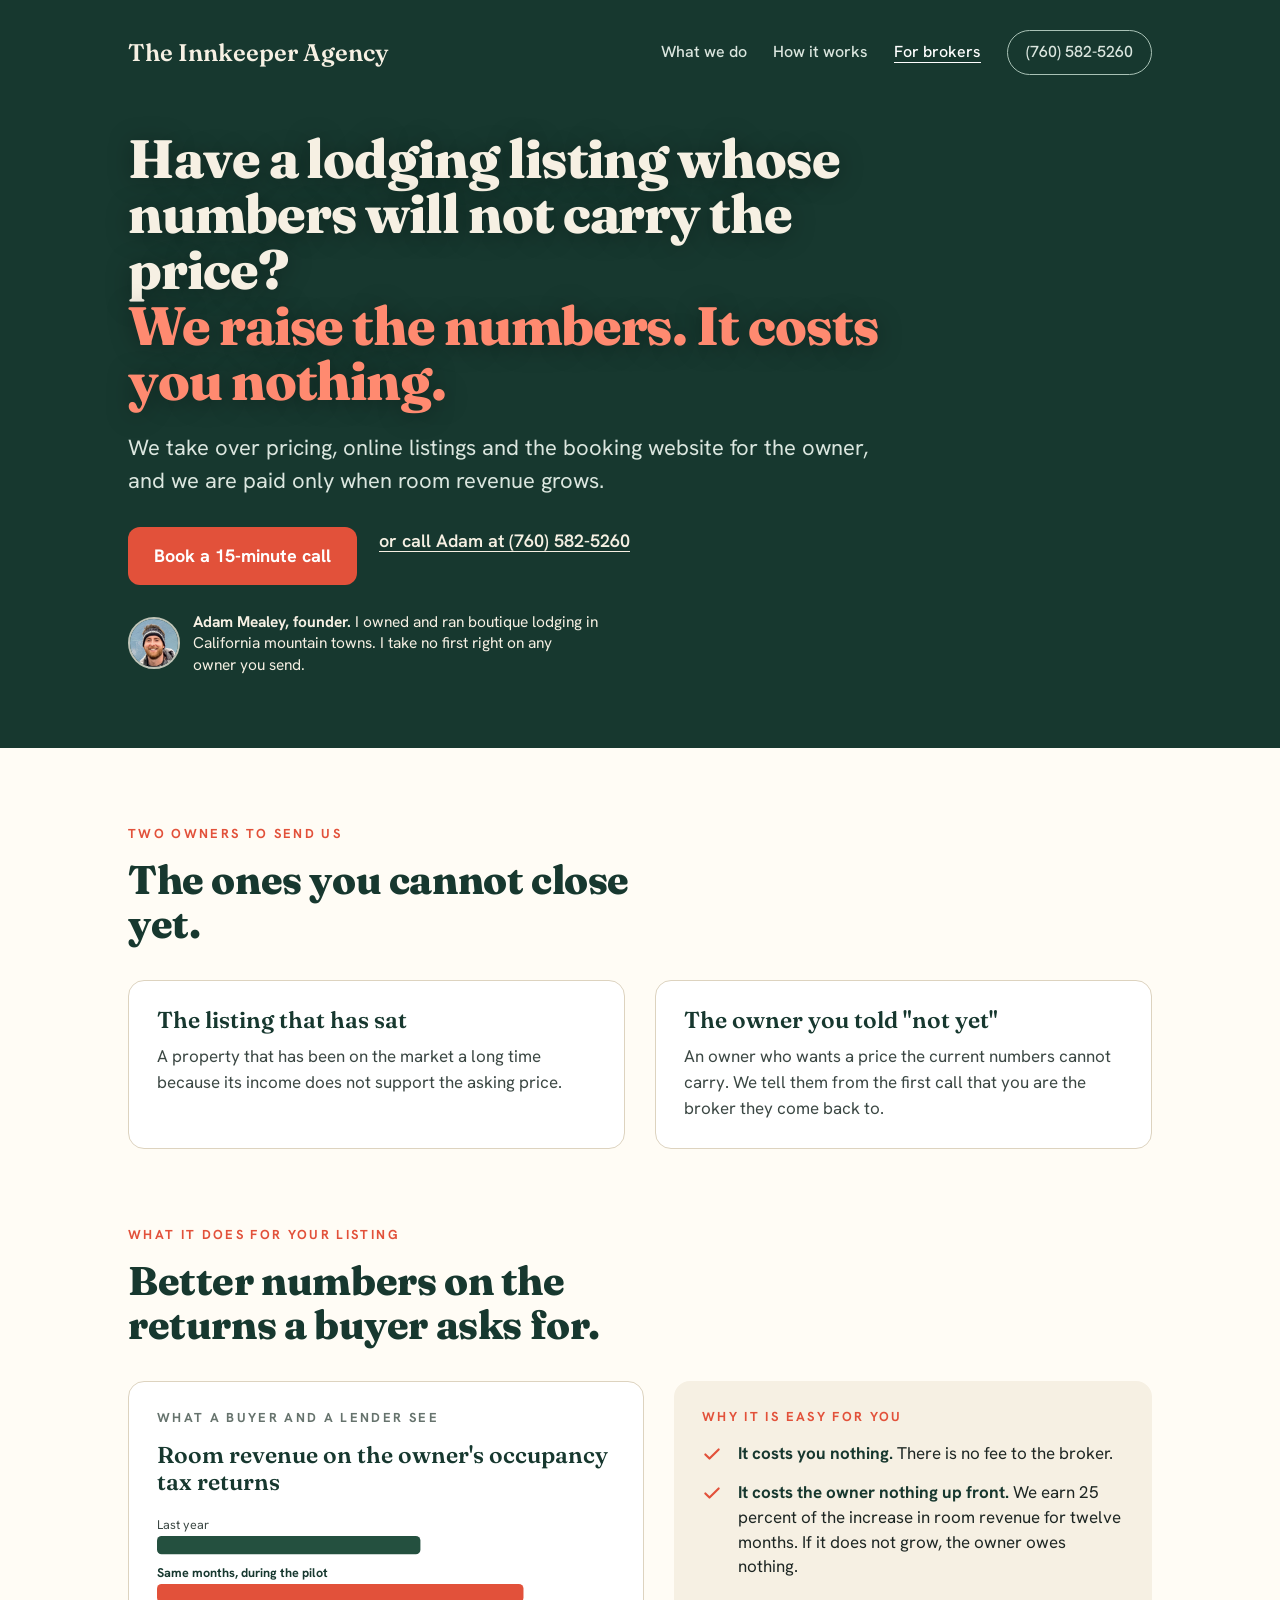
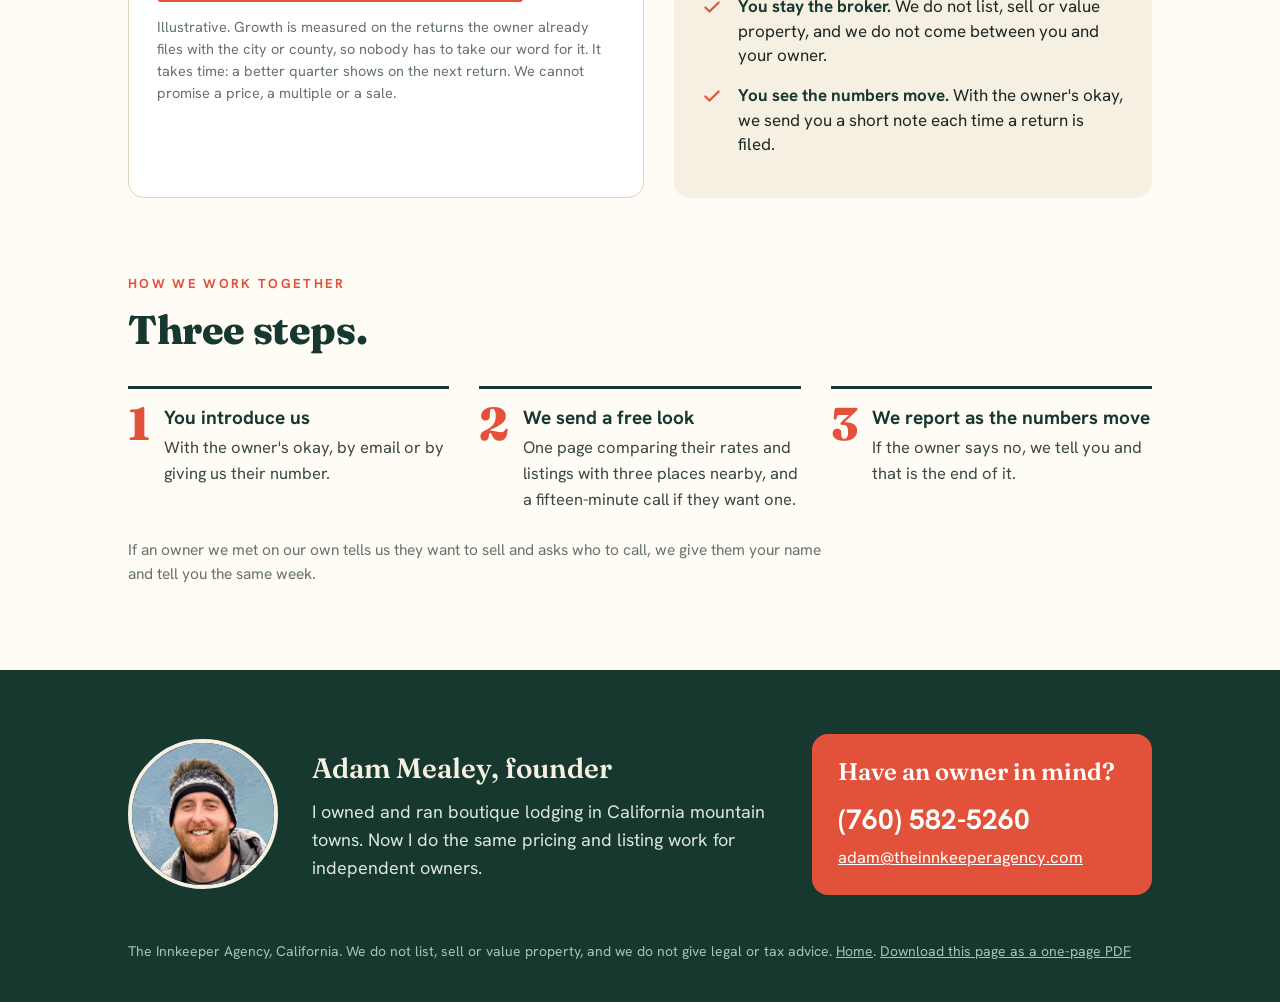
==== brokers.html @ b7284cb2 "Founder line and call to action in the hero, proof strip, worked example, three more answers, call b" ====
<!doctype html>
<html lang="en">
<head>
<meta charset="utf-8">
<meta name="viewport" content="width=device-width, initial-scale=1">
<title>For brokers | The Innkeeper Agency</title>
<meta name="description" content="For brokers who list motels, inns, lodges and cabins: we raise an owner's room revenue before or during a listing, paid only on growth. It costs the broker nothing.">
<link rel="canonical" href="https://theinnkeeperagency.com/brokers.html">
<meta property="og:title" content="For brokers | The Innkeeper Agency">
<meta property="og:description" content="Have a lodging listing whose numbers will not carry the price? We raise the numbers. It costs you nothing.">
<meta property="og:type" content="website">
<meta property="og:image" content="https://theinnkeeperagency.com/hero-motel.jpg">
<meta property="og:url" content="https://theinnkeeperagency.com/brokers.html">
<link rel="preconnect" href="https://fonts.googleapis.com">
<link rel="preconnect" href="https://fonts.gstatic.com" crossorigin>
<link href="https://fonts.googleapis.com/css2?family=Fraunces:opsz,wght@9..144,400;9..144,600;9..144,800&family=Hanken+Grotesk:wght@400;500;600;700&display=swap" rel="stylesheet">
<link rel="stylesheet" href="styles.css">
<link rel="icon" href="favicon.svg" type="image/svg+xml">
</head>
<body>
<a class="skip" href="#who">Skip to content</a>

<header class="hero plain">
  <div class="wrap">
    <div class="nav">
      <div class="brand"><a href="/">The Innkeeper Agency</a></div>
      <nav class="links" aria-label="Main">
        <a class="opt" href="/#what">What we do</a>
        <a class="opt" href="/#how">How it works</a>
        <a href="brokers.html" aria-current="page">For brokers</a>
        <a class="call" href="tel:+17605825260">(760) 582-5260</a>
      </nav>
    </div>
    <div class="herogrid">
      <h1>Have a lodging listing whose numbers will not carry the price? <em>We raise the numbers. It costs you nothing.</em></h1>
      <p class="dek">We take over pricing, online listings and the booking website for the owner, and we are paid only when room revenue grows.</p>
      <div class="herocta"><a class="btn" href="mailto:adam@theinnkeeperagency.com?subject=An%20owner%20you%20should%20meet&body=Hi%20Adam%2C%0A%0AI%20have%20an%20owner%20in%20mind.%20A%20good%20time%20for%20a%20fifteen-minute%20call%20is%3A%20%0AMy%20number%3A%20">Book a 15-minute call</a><a class="alt" href="tel:+17605825260">or call Adam at (760) 582-5260</a></div>
      <div class="founder"><img src="adam-headshot.jpg" alt="Adam Mealey" width="52" height="52"><span><b>Adam Mealey, founder.</b> I owned and ran boutique lodging in California mountain towns. I take no first right on any owner you send.</span></div>
    </div>
  </div>
</header>

<main>
<section id="who">
  <div class="wrap">
    <div class="lab">Two owners to send us</div>
    <h2>The ones you cannot close yet.</h2>
    <div class="two">
      <div class="card">
        <h3>The listing that has sat</h3>
        <p>A property that has been on the market a long time because its income does not support the asking price.</p>
      </div>
      <div class="card">
        <h3>The owner you told "not yet"</h3>
        <p>An owner who wants a price the current numbers cannot carry. We tell them from the first call that you are the broker they come back to.</p>
      </div>
    </div>
  </div>
</section>

<section id="why">
  <div class="wrap">
    <div class="lab">What it does for your listing</div>
    <h2>Better numbers on the returns a buyer asks for.</h2>
    <div class="split">
      <div class="card">
        <div class="lab">What a buyer and a lender see</div>
        <h3>Room revenue on the owner's occupancy tax returns</h3>
        <svg viewBox="0 0 400 78" role="img" aria-label="Illustration of two bars: room revenue on the tax return last year, and a longer bar for the same months during the pilot">
          <g font-family="Hanken Grotesk, Helvetica, Arial, sans-serif" font-size="11">
            <text x="0" y="14" fill="#3b4743">Last year</text>
            <rect x="0" y="20" width="230" height="16" rx="4" fill="#24503f"/>
            <text x="0" y="56" font-weight="700" fill="#17382f">Same months, during the pilot</text>
            <rect x="0" y="62" width="320" height="16" rx="4" fill="#e2513a"/>
          </g>
        </svg>
        <p class="cap">Illustrative. Growth is measured on the returns the owner already files with the city or county, so nobody has to take our word for it. It takes time: a better quarter shows on the next return. We cannot promise a price, a multiple or a sale.</p>
      </div>
      <div class="why">
        <div class="lab">Why it is easy for you</div>
        <ul>
          <li><svg viewBox="0 0 24 24" aria-hidden="true"><path d="M4 12.5l5 5L20 6.5"/></svg><span><b>It costs you nothing.</b> There is no fee to the broker.</span></li>
          <li><svg viewBox="0 0 24 24" aria-hidden="true"><path d="M4 12.5l5 5L20 6.5"/></svg><span><b>It costs the owner nothing up front.</b> We earn 25 percent of the increase in room revenue for twelve months. If it does not grow, the owner owes nothing.</span></li>
          <li><svg viewBox="0 0 24 24" aria-hidden="true"><path d="M4 12.5l5 5L20 6.5"/></svg><span><b>You stay the broker.</b> We do not list, sell or value property, and we do not come between you and your owner.</span></li>
          <li><svg viewBox="0 0 24 24" aria-hidden="true"><path d="M4 12.5l5 5L20 6.5"/></svg><span><b>You see the numbers move.</b> With the owner's okay, we send you a short note each time a return is filed.</span></li>
        </ul>
      </div>
    </div>
  </div>
</section>

<section id="how">
  <div class="wrap">
    <div class="lab">How we work together</div>
    <h2>Three steps.</h2>
    <div class="steps">
      <div class="step"><div class="n">1</div><div><h3>You introduce us</h3><p>With the owner's okay, by email or by giving us their number.</p></div></div>
      <div class="step"><div class="n">2</div><div><h3>We send a free look</h3><p>One page comparing their rates and listings with three places nearby, and a fifteen-minute call if they want one.</p></div></div>
      <div class="step"><div class="n">3</div><div><h3>We report as the numbers move</h3><p>If the owner says no, we tell you and that is the end of it.</p></div></div>
    </div>
    <p class="note">If an owner we met on our own tells us they want to sell and asks who to call, we give them your name and tell you the same week.</p>
  </div>
</section>
</main>

<footer class="who" id="contact">
  <div class="wrap">
    <div class="whogrid">
      <img src="adam-headshot.jpg" alt="Adam Mealey, founder of The Innkeeper Agency" width="150" height="150">
      <div>
        <div class="name">Adam Mealey, founder</div>
        <p class="bio">I owned and ran boutique lodging in California mountain towns. Now I do the same pricing and listing work for independent owners.</p>
      </div>
      <div class="cta">
        <div class="ask">Have an owner in mind?</div>
        <a class="tel" href="tel:+17605825260">(760) 582-5260</a>
        <a class="mail" href="mailto:adam@theinnkeeperagency.com?subject=An%20owner%20you%20should%20meet&body=Hi%20Adam%2C%0A%0AI%20have%20an%20owner%20in%20mind.%20A%20good%20time%20for%20a%20fifteen-minute%20call%20is%3A%20%0AMy%20number%3A%20">adam@theinnkeeperagency.com</a>
      </div>
    </div>
    <p class="legal">The Innkeeper Agency, California. We do not list, sell or value property, and we do not give legal or tax advice. <a href="/">Home</a>. <a href="innkeeper-agency-for-brokers.pdf">Download this page as a one-page PDF</a></p>
  </div>
</footer>

<div class="stick"><a href="tel:+17605825260">Call Adam, (760) 582-5260</a></div>

<!-- Cloudflare Web Analytics --><script type="module" src="https://static.cloudflareinsights.com/beacon.min.js" data-cf-beacon='{"token": "eb9034955fdf4686a08cb6ad9f226a54"}'></script><!-- End Cloudflare Web Analytics -->
</body>
</html>
---- styles.css ----
:root { --pine:#17382f; --pine-2:#24503f; --cream:#f6f0e3; --paper:#fffcf5; --ink:#1d2623; --mute:#66736d; --line:#ddd3bf; --neon:#e2513a; --sage:#a9c2b6; }
  * { box-sizing: border-box; margin: 0; padding: 0; }
  html { -webkit-text-size-adjust: 100%; scroll-behavior: smooth; }
  body { font-family: "Hanken Grotesk", "Helvetica Neue", Arial, sans-serif; color: var(--ink); background: var(--paper); font-size: 18px; line-height: 1.55; }
  .wrap { max-width: 1080px; margin: 0 auto; padding: 0 28px; }
  .serif, h1, h2, h3 { font-family: "Fraunces", Georgia, serif; }
  .lab { font-size: 13px; letter-spacing: .18em; text-transform: uppercase; font-weight: 700; color: var(--neon); margin-bottom: 14px; }
  a { color: inherit; }

  header.hero { color: var(--cream); padding: 30px 0 110px; min-height: min(92vh, 860px); display: flex; background: linear-gradient(90deg, rgba(9,26,22,.93) 0%, rgba(9,26,22,.78) 34%, rgba(9,26,22,.25) 62%, rgba(9,26,22,0) 80%), linear-gradient(0deg, rgba(9,26,22,.55) 0%, rgba(9,26,22,0) 30%), url('hero-motel.jpg') center right / cover no-repeat, var(--pine); }
  header.hero > .wrap { width: 100%; display: flex; flex-direction: column; }
  .nav { display: flex; justify-content: space-between; align-items: center; gap: 16px; }
  .brand { font-family: "Fraunces", Georgia, serif; font-weight: 600; font-size: 24px; }
  .nav a.call { font-weight: 700; text-decoration: none; border: 1.5px solid var(--sage); border-radius: 999px; padding: 9px 18px; font-size: 16px; white-space: nowrap; }
  .nav a.call:hover { background: var(--cream); color: var(--pine); }
  .herogrid { margin-top: auto; padding-top: 72px; max-width: 640px; }
  h1 { font-weight: 800; font-size: clamp(40px, 5.2vw, 66px); line-height: 1.03; text-shadow: 0 2px 24px rgba(0,0,0,.35); letter-spacing: -.02em; max-width: 13ch; }
  h1 em { font-style: normal; color: #ff8a70; display: block; }
  .dek { font-size: clamp(18px, 2vw, 22px); color: #dbe6df; margin-top: 22px; max-width: 34em; line-height: 1.5; }
  .btn { display: inline-block; background: var(--neon); color: #fff; text-decoration: none; font-weight: 700; padding: 15px 26px; border-radius: 12px; margin-top: 30px; font-size: 18px; }
  .btn:hover { background: #c9412c; }
  .btn:focus-visible, a.call:focus-visible { outline: 3px solid #ff8a70; outline-offset: 3px; }

  section { padding: 76px 0 0; }
  h2 { font-weight: 800; font-size: clamp(28px, 3.6vw, 40px); color: var(--pine); line-height: 1.1; letter-spacing: -.01em; max-width: 20ch; }
  .four { display: grid; grid-template-columns: repeat(4, 1fr); gap: 30px; margin-top: 34px; }
  .do svg { width: 42px; height: 42px; stroke: var(--pine); fill: none; stroke-width: 1.6; stroke-linecap: round; stroke-linejoin: round; }
  .do h3 { font-weight: 600; font-size: 23px; color: var(--pine); margin-top: 10px; }
  .do p { font-size: 16.5px; color: #3b4743; margin-top: 6px; }

  .split { display: grid; grid-template-columns: 1.08fr 1fr; gap: 30px; margin-top: 34px; align-items: stretch; }
  .card { border: 1px solid var(--line); border-radius: 16px; background: #fff; padding: 26px 28px; }
  .card .lab { color: var(--mute); }
  .card h3 { font-weight: 600; font-size: 23px; color: var(--pine); line-height: 1.2; margin-bottom: 16px; }
  .card svg { width: 100%; height: auto; display: block; }
  .card .cap { font-size: 14.5px; color: var(--mute); margin-top: 14px; line-height: 1.5; }
  .why { background: var(--cream); border-radius: 16px; padding: 26px 28px; }
  .why ul { list-style: none; }
  .why li { display: grid; grid-template-columns: 26px 1fr; gap: 10px; margin-bottom: 15px; font-size: 17px; line-height: 1.45; }
  .why li b { color: var(--pine); }
  .why li svg { width: 20px; height: 20px; margin-top: 3px; stroke: var(--neon); fill: none; stroke-width: 2.6; stroke-linecap: round; stroke-linejoin: round; }

  .steps { display: grid; grid-template-columns: repeat(3, 1fr); gap: 30px; margin-top: 34px; }
  .step { border-top: 3px solid var(--pine); padding-top: 14px; display: grid; grid-template-columns: auto 1fr; gap: 14px; }
  .step .n { font-family: "Fraunces", Georgia, serif; font-weight: 800; font-size: 46px; line-height: .9; color: var(--neon); }
  .step h3 { font-family: "Hanken Grotesk", sans-serif; font-size: 19px; font-weight: 700; color: var(--pine); }
  .step p { font-size: 16.5px; color: #3b4743; margin-top: 3px; }

  .faq { margin-top: 28px; border-top: 1px solid var(--line); }
  .faq details { border-bottom: 1px solid var(--line); padding: 18px 0; }
  .faq summary { cursor: pointer; font-weight: 700; color: var(--pine); font-size: 19px; list-style: none; display: flex; justify-content: space-between; gap: 16px; }
  .faq summary::-webkit-details-marker { display: none; }
  .faq summary::after { content: "+"; color: var(--neon); font-size: 24px; line-height: 1; }
  .faq details[open] summary::after { content: "\2212"; }
  .faq p { margin-top: 10px; color: #3b4743; max-width: 46em; font-size: 17px; }

  footer.who { background: var(--pine); color: var(--cream); margin-top: 84px; padding: 64px 0 40px; }
  .whogrid { display: grid; grid-template-columns: 150px 1fr 340px; gap: 34px; align-items: center; }
  .whogrid img { width: 150px; height: 150px; border-radius: 50%; object-fit: cover; border: 4px solid var(--cream); }
  .who .name { font-family: "Fraunces", Georgia, serif; font-weight: 600; font-size: 28px; }
  .who .bio { color: #dbe6df; margin-top: 8px; max-width: 30em; }
  .cta { background: var(--neon); color: #fff; border-radius: 16px; padding: 24px 26px; }
  .cta .ask { font-family: "Fraunces", Georgia, serif; font-weight: 600; font-size: 24px; line-height: 1.15; }
  .cta a.tel { display: block; font-weight: 700; font-size: 28px; margin-top: 12px; text-decoration: none; }
  .cta a.mail { display: block; margin-top: 4px; font-size: 16.5px; }
  .legal { margin-top: 46px; font-size: 14px; color: var(--sage); }

  @media (max-width: 900px) {
    .four { grid-template-columns: repeat(2, 1fr); }
    .split, .steps { grid-template-columns: 1fr; }
    header.hero { background: linear-gradient(180deg, rgba(9,26,22,.86) 0%, rgba(9,26,22,.72) 55%, rgba(9,26,22,.5) 100%), url('hero-motel.jpg') 78% center / cover no-repeat, var(--pine); min-height: 0; }
    .whogrid { grid-template-columns: 110px 1fr; }
    .whogrid img { width: 110px; height: 110px; }
    .cta { grid-column: 1 / -1; }
  }
  @media (max-width: 560px) {
    body { font-size: 17px; }
    .brand { font-size: 19px; white-space: nowrap; }
    .nav a.call { padding: 7px 12px; font-size: 14px; }
    .four { grid-template-columns: 1fr; }
    header.hero { padding-bottom: 60px; }
    section { padding-top: 58px; }
  }

  /* added 2026-11-24: nav links, brokers page, skip link */
  .nav .links { display: flex; gap: 26px; align-items: center; font-size: 16px; }
  .nav .links a { text-decoration: none; color: #dbe6df; font-weight: 500; }
  .nav .links a:hover, .nav .links a[aria-current="page"] { color: #fff; text-decoration: underline; text-underline-offset: 5px; }
  .brand a { text-decoration: none; }
  .skip { position: absolute; left: -9999px; top: 0; background: #fff; color: var(--pine); padding: 10px 14px; z-index: 10; }
  .skip:focus { left: 12px; top: 12px; }
  header.hero.plain { min-height: 0; background: var(--pine); padding-bottom: 72px; }
  header.hero.plain .herogrid { max-width: 900px; padding-top: 56px; }
  header.hero.plain h1 { max-width: 21ch; font-size: clamp(34px, 4.3vw, 54px); }
  .two { display: grid; grid-template-columns: 1fr 1fr; gap: 30px; margin-top: 34px; }
  .two .card h3 { margin-bottom: 8px; }
  .two .card p { color: #3b4743; font-size: 17px; }
  .note { margin-top: 26px; color: var(--mute); font-size: 15.5px; max-width: 46em; }
  .legal a { color: var(--sage); }
  @media (max-width: 900px) { .two { grid-template-columns: 1fr; } .nav .links a.opt { display: none; } }
  @media (max-width: 560px) { .nav .links { gap: 14px; font-size: 14.5px; } .nav .links a.call { display: none; } }

/* Conversion pass, 2026-11-24: hero call to action, founder line, proof strip, call bar on phones */
.herocta { display: flex; flex-wrap: wrap; align-items: center; gap: 12px 22px; }
.herocta .alt { color: var(--cream); font-weight: 600; text-underline-offset: 4px; }
.founder { display: flex; align-items: center; gap: 13px; margin-top: 26px; color: var(--cream); font-size: 15.5px; line-height: 1.4; max-width: 470px; }
.founder img { width: 52px; height: 52px; border-radius: 50%; object-fit: cover; flex: none; border: 2px solid rgba(246,240,227,.75); }
.proof { background: var(--pine); color: var(--cream); border-top: 1px solid rgba(246,240,227,.14); }
.proof .wrap { display: grid; grid-template-columns: repeat(4, 1fr); }
.proof .p { padding: 24px 22px 26px; border-left: 1px solid rgba(246,240,227,.16); font-size: 15px; line-height: 1.4; }
.proof .p:first-child { border-left: 0; padding-left: 0; }
.proof .p b { display: block; font-family: "Fraunces", Georgia, serif; font-weight: 800; font-size: 30px; line-height: 1.1; color: #f08a6f; margin-bottom: 6px; }
.ctarow { margin-top: 38px; display: flex; flex-wrap: wrap; align-items: center; gap: 14px 22px; font-size: 16px; }
.ctarow span { max-width: 520px; }
.stick { display: none; }
@media (max-width: 760px) {
  .proof .wrap { grid-template-columns: 1fr 1fr; }
  .proof .p { padding: 18px 14px 18px 0; border-left: 0; }
  .proof .p b { font-size: 25px; }
  body { padding-bottom: 54px; }
  .stick { display: block; position: fixed; left: 0; right: 0; bottom: 0; background: var(--neon); text-align: center; padding: 14px 12px; z-index: 20; }
  .stick a { color: #fff; font-weight: 700; text-decoration: none; font-size: 17px; }
}
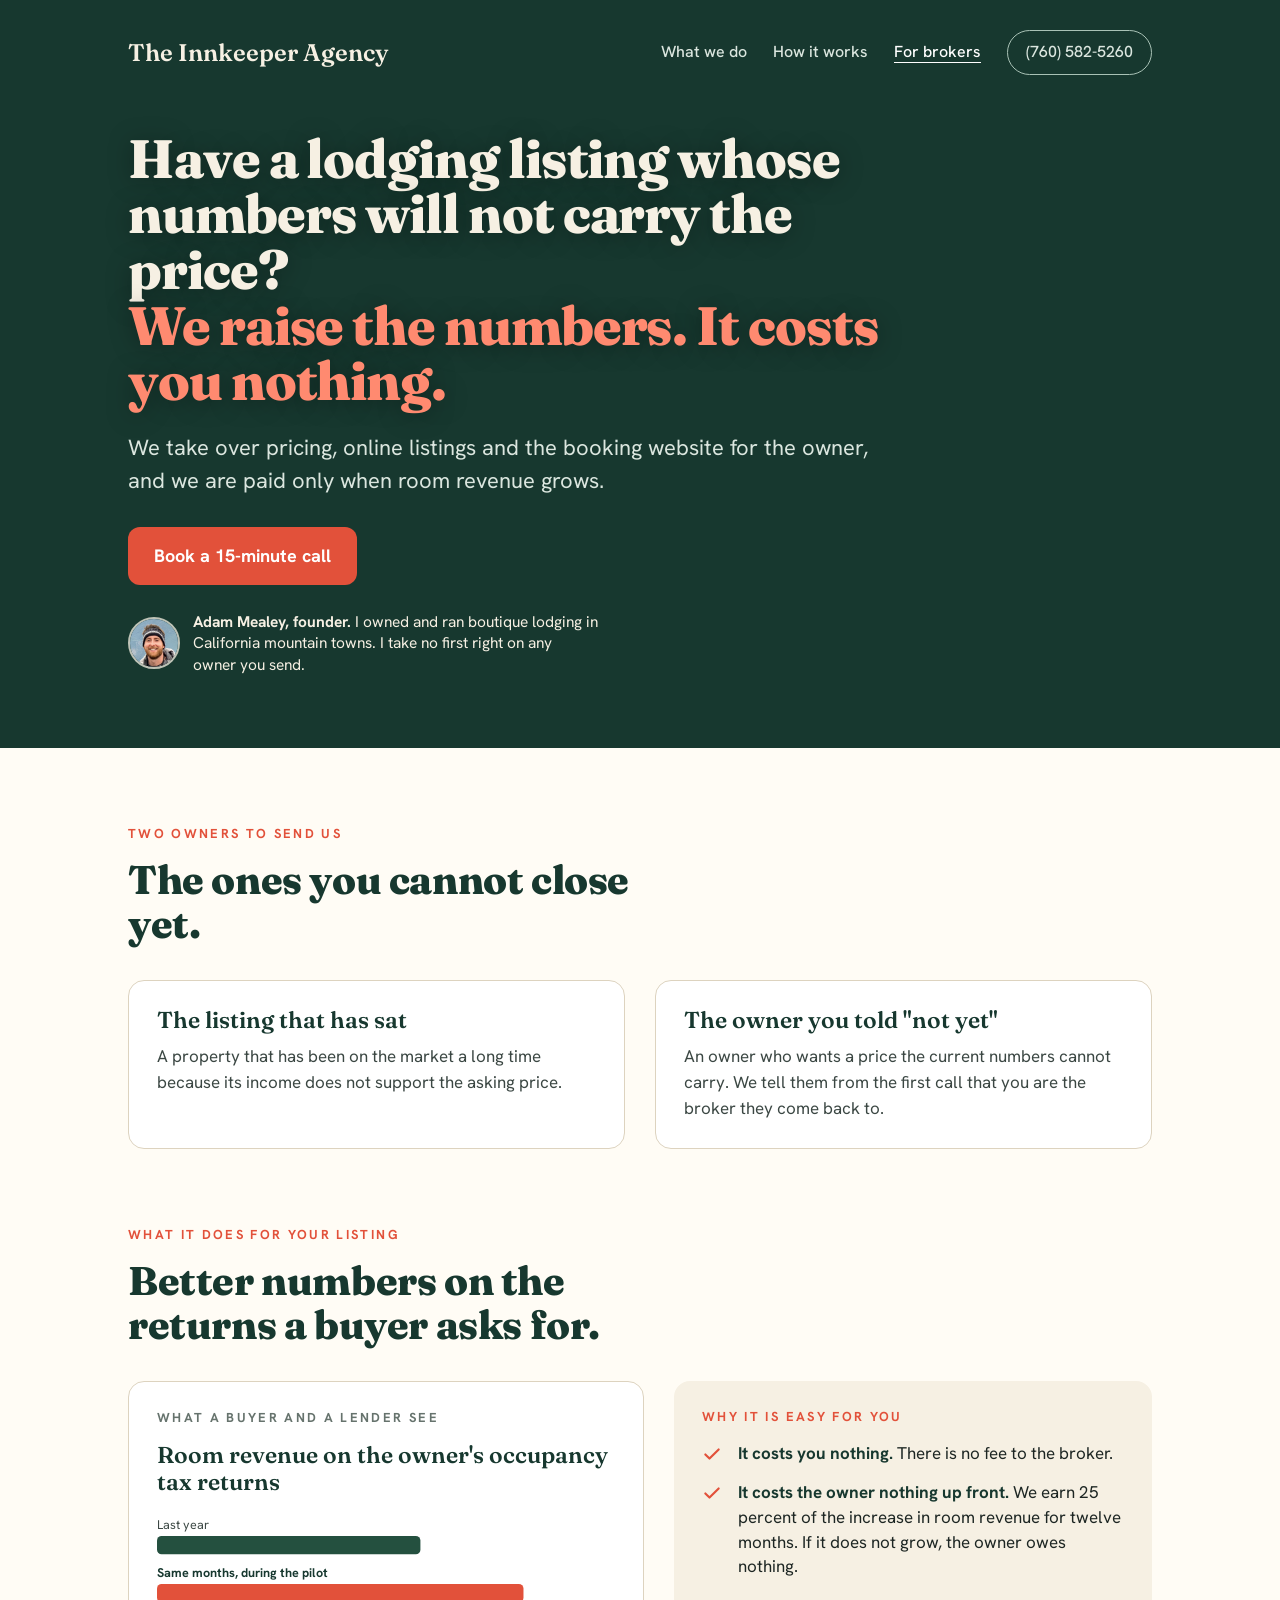
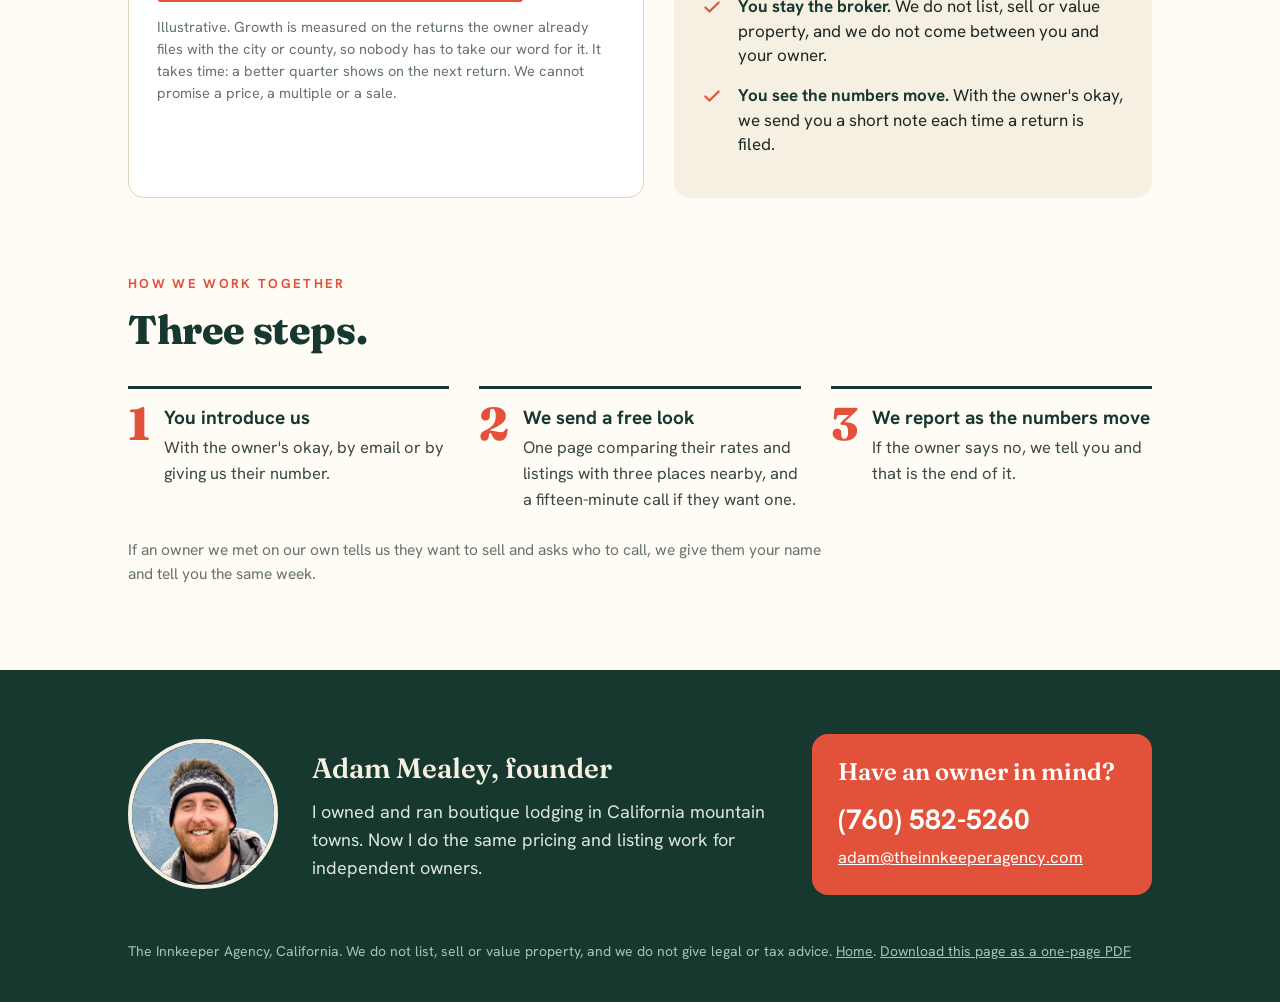
==== commit 7c4770e4: "Hero button reads Get Free Consultation; remove the call link beside it" ====
--- a/brokers.html
+++ b/brokers.html
@@ -34,7 +34,7 @@
     <div class="herogrid">
       <h1>Have a lodging listing whose numbers will not carry the price? <em>We raise the numbers. It costs you nothing.</em></h1>
       <p class="dek">We take over pricing, online listings and the booking website for the owner, and we are paid only when room revenue grows.</p>
-      <div class="herocta"><a class="btn" href="mailto:adam@theinnkeeperagency.com?subject=An%20owner%20you%20should%20meet&body=Hi%20Adam%2C%0A%0AI%20have%20an%20owner%20in%20mind.%20A%20good%20time%20for%20a%20fifteen-minute%20call%20is%3A%20%0AMy%20number%3A%20">Book a 15-minute call</a><a class="alt" href="tel:+17605825260">or call Adam at (760) 582-5260</a></div>
+      <div class="herocta"><a class="btn" href="mailto:adam@theinnkeeperagency.com?subject=An%20owner%20you%20should%20meet&body=Hi%20Adam%2C%0A%0AI%20have%20an%20owner%20in%20mind.%20A%20good%20time%20for%20a%20fifteen-minute%20call%20is%3A%20%0AMy%20number%3A%20">Book a 15-minute call</a></div>
       <div class="founder"><img src="adam-headshot.jpg" alt="Adam Mealey" width="52" height="52"><span><b>Adam Mealey, founder.</b> I owned and ran boutique lodging in California mountain towns. I take no first right on any owner you send.</span></div>
     </div>
   </div>
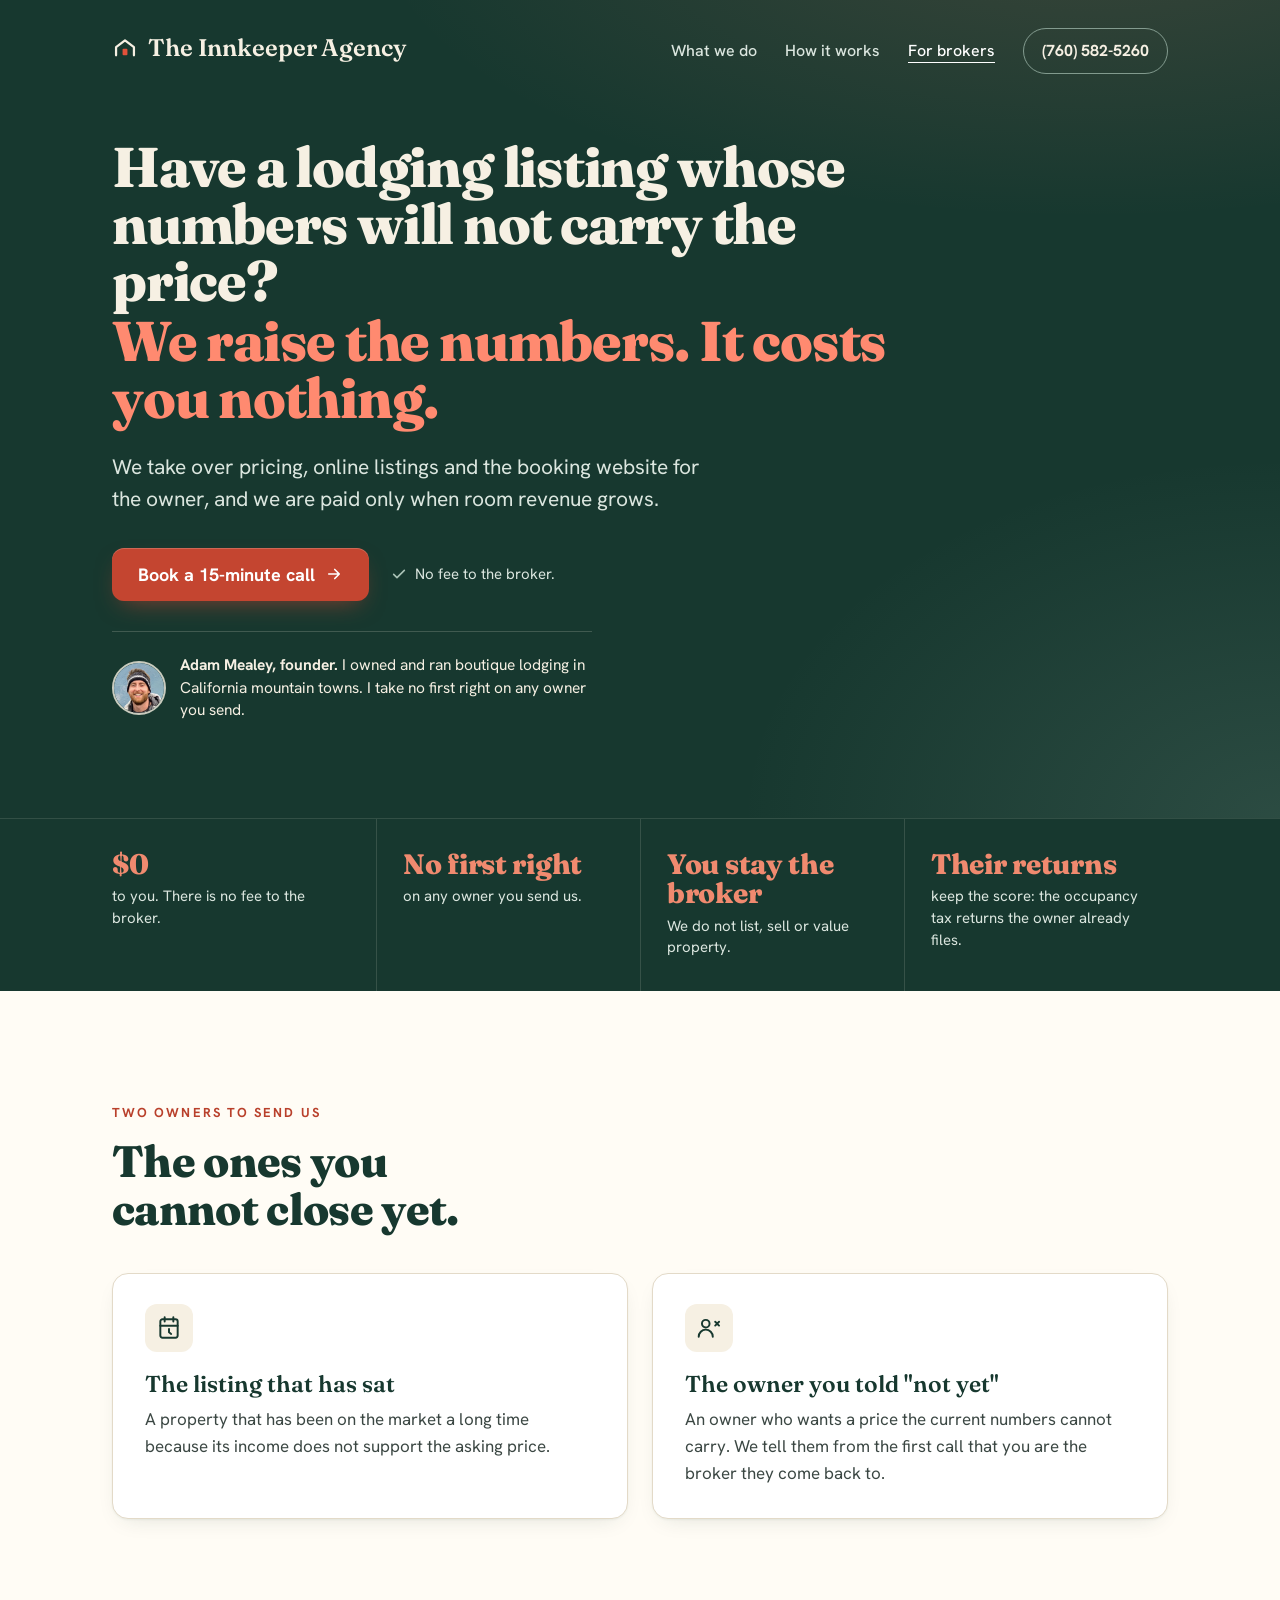
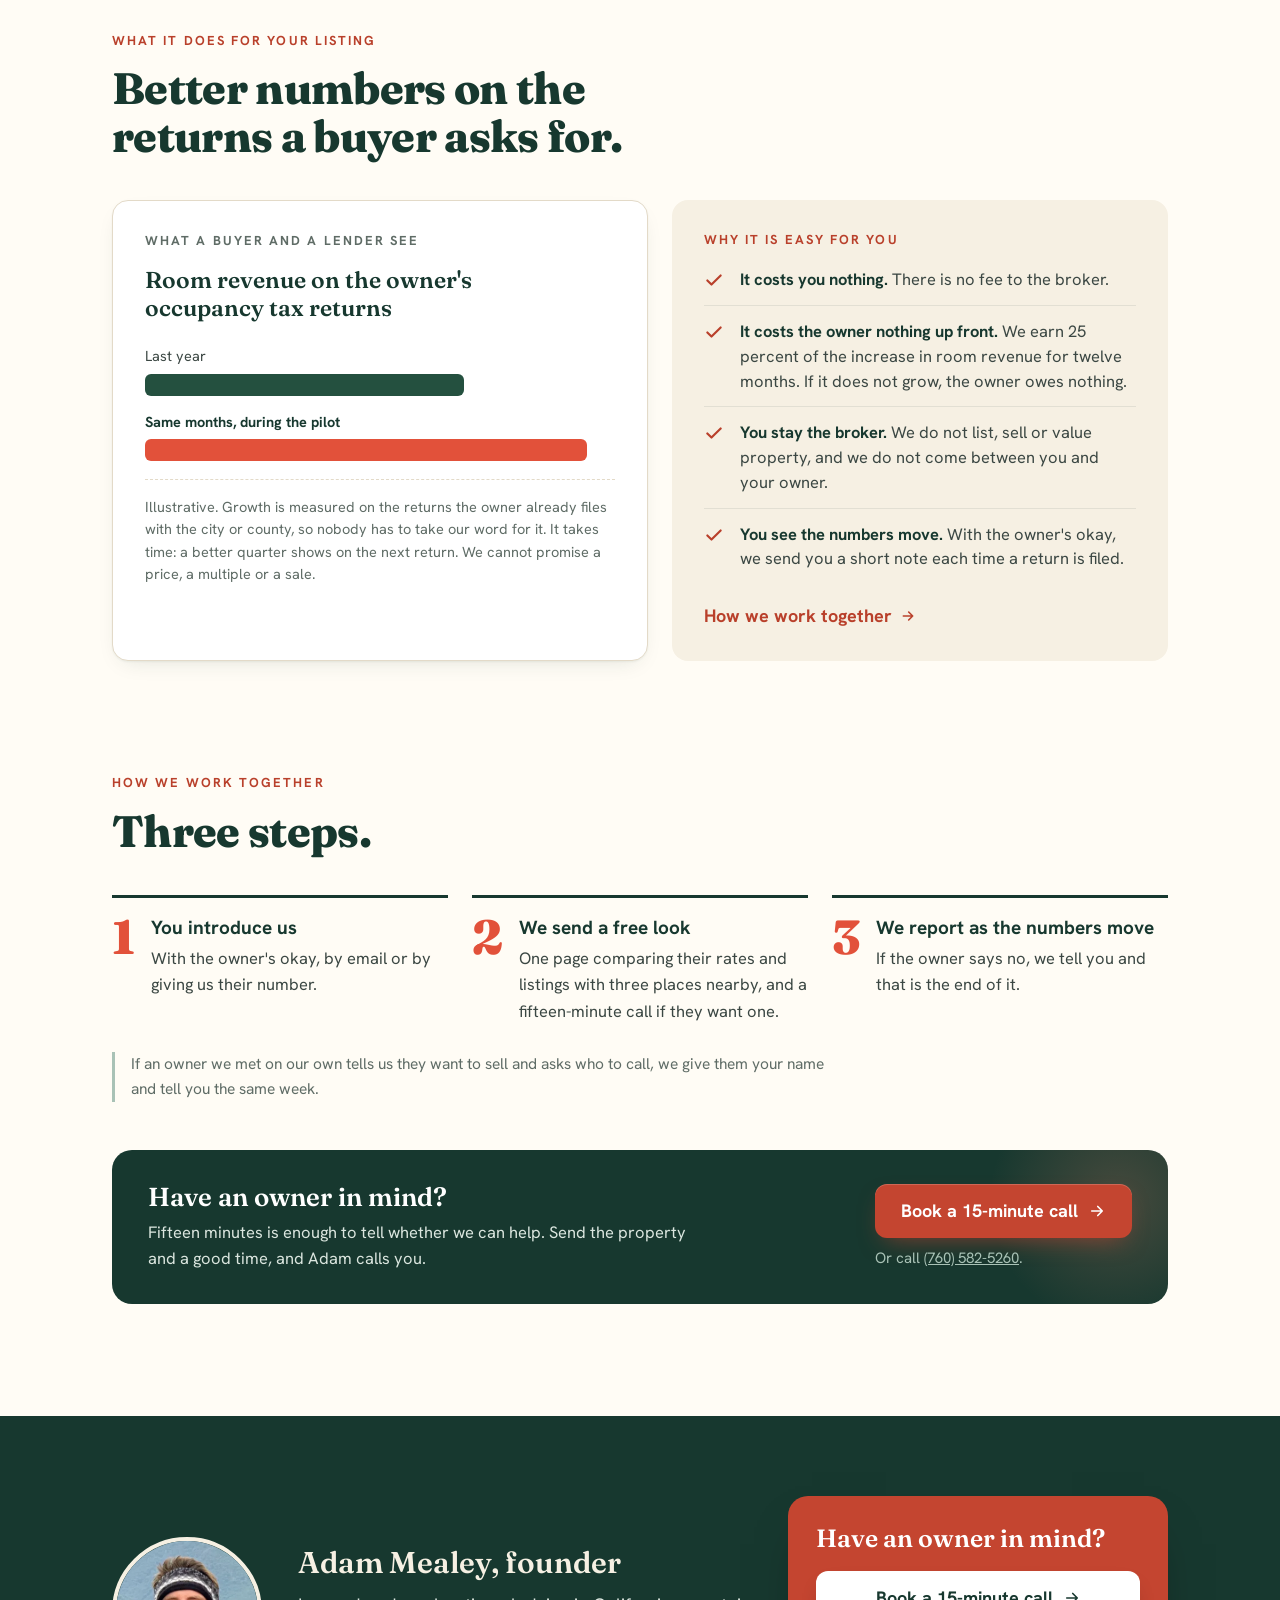
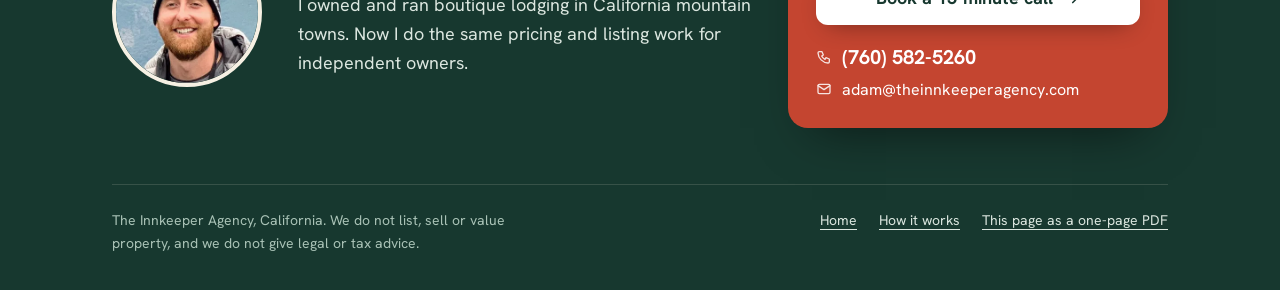
==== commit 98fa91f5: "Design pass approved by Adam 11/25: rebuilt chart, fee ledger, responsive images, contact panel on t" ====
--- a/brokers.html
+++ b/brokers.html
@@ -2,20 +2,23 @@
 <html lang="en">
 <head>
 <meta charset="utf-8">
-<meta name="viewport" content="width=device-width, initial-scale=1">
+<meta name="viewport" content="width=device-width, initial-scale=1, viewport-fit=cover">
 <title>For brokers | The Innkeeper Agency</title>
 <meta name="description" content="For brokers who list motels, inns, lodges and cabins: we raise an owner's room revenue before or during a listing, paid only on growth. It costs the broker nothing.">
+<meta name="theme-color" content="#17382f">
 <link rel="canonical" href="https://theinnkeeperagency.com/brokers.html">
 <meta property="og:title" content="For brokers | The Innkeeper Agency">
 <meta property="og:description" content="Have a lodging listing whose numbers will not carry the price? We raise the numbers. It costs you nothing.">
 <meta property="og:type" content="website">
-<meta property="og:image" content="https://theinnkeeperagency.com/hero-motel.jpg">
+<meta property="og:image" content="https://theinnkeeperagency.com/hero-motel-2000.jpg">
 <meta property="og:url" content="https://theinnkeeperagency.com/brokers.html">
+<meta name="twitter:card" content="summary_large_image">
 <link rel="preconnect" href="https://fonts.googleapis.com">
 <link rel="preconnect" href="https://fonts.gstatic.com" crossorigin>
-<link href="https://fonts.googleapis.com/css2?family=Fraunces:opsz,wght@9..144,400;9..144,600;9..144,800&family=Hanken+Grotesk:wght@400;500;600;700&display=swap" rel="stylesheet">
+<link href="https://fonts.googleapis.com/css2?family=Fraunces:opsz,wght@9..144,600;9..144,800&family=Hanken+Grotesk:wght@400;500;600;700&display=swap" rel="stylesheet">
 <link rel="stylesheet" href="styles.css">
 <link rel="icon" href="favicon.svg" type="image/svg+xml">
+<script>document.documentElement.classList.add('js')</script>
 </head>
 <body>
 <a class="skip" href="#who">Skip to content</a>
@@ -23,7 +26,7 @@
 <header class="hero plain">
   <div class="wrap">
     <div class="nav">
-      <div class="brand"><a href="/">The Innkeeper Agency</a></div>
+      <div class="brand"><a href="/"><svg viewBox="0 0 64 64" aria-hidden="true"><path d="M10 50V30l22-17 22 17v20" fill="none" stroke="#f6f0e3" stroke-width="5.5" stroke-linecap="round" stroke-linejoin="round"/><rect x="26" y="34" width="12" height="16" rx="2.5" fill="#e2513a"/></svg>The Innkeeper Agency</a></div>
       <nav class="links" aria-label="Main">
         <a class="opt" href="/#what">What we do</a>
         <a class="opt" href="/#how">How it works</a>
@@ -34,23 +37,35 @@
     <div class="herogrid">
       <h1>Have a lodging listing whose numbers will not carry the price? <em>We raise the numbers. It costs you nothing.</em></h1>
       <p class="dek">We take over pricing, online listings and the booking website for the owner, and we are paid only when room revenue grows.</p>
-      <div class="herocta"><a class="btn" href="mailto:adam@theinnkeeperagency.com?subject=An%20owner%20you%20should%20meet&body=Hi%20Adam%2C%0A%0AI%20have%20an%20owner%20in%20mind.%20A%20good%20time%20for%20a%20fifteen-minute%20call%20is%3A%20%0AMy%20number%3A%20">Book a 15-minute call</a></div>
-      <div class="founder"><img src="adam-headshot.jpg" alt="Adam Mealey" width="52" height="52"><span><b>Adam Mealey, founder.</b> I owned and ran boutique lodging in California mountain towns. I take no first right on any owner you send.</span></div>
+      <div class="herocta">
+        <a class="btn" href="mailto:adam@theinnkeeperagency.com?subject=An%20owner%20you%20should%20meet&amp;body=Hi%20Adam%2C%0A%0AI%20have%20an%20owner%20in%20mind.%0A%0AProperty%20and%20town%3A%20%0AA%20good%20time%20for%20a%20fifteen-minute%20call%3A%20%0AMy%20number%3A%20%0A" data-cta="hero">Book a 15-minute call<svg viewBox="0 0 24 24" aria-hidden="true"><path d="M5 12h14M13 6l6 6-6 6"/></svg></a>
+        <span class="reassure"><svg viewBox="0 0 24 24" aria-hidden="true"><path d="M4 12.5l5 5L20 6.5"/></svg>No fee to the broker.</span>
+      </div>
+      <div class="founder"><picture><source srcset="adam-headshot-320.webp" type="image/webp"><img src="adam-headshot-320.jpg" alt="Adam Mealey" width="54" height="54"></picture><span><b>Adam Mealey, founder.</b> I owned and ran boutique lodging in California mountain towns. I take no first right on any owner you send.</span></div>
     </div>
   </div>
 </header>
 
+<div class="proof" role="region" aria-label="The terms for brokers in brief"><div class="wrap">
+  <div class="p"><b>$0</b>to you. There is no fee to the broker.</div>
+  <div class="p"><b>No first right</b>on any owner you send us.</div>
+  <div class="p"><b>You stay the broker</b>We do not list, sell or value property.</div>
+  <div class="p"><b>Their returns</b>keep the score: the occupancy tax returns the owner already files.</div>
+</div></div>
+
 <main>
 <section id="who">
   <div class="wrap">
-    <div class="lab">Two owners to send us</div>
-    <h2>The ones you cannot close yet.</h2>
+    <div class="reveal"><div class="lab">Two owners to send us</div>
+    <h2>The ones you cannot close yet.</h2></div>
     <div class="two">
-      <div class="card">
+      <div class="card reveal">
+        <div class="ic"><svg viewBox="0 0 24 24" aria-hidden="true"><rect x="4" y="4" width="16" height="17" rx="2"/><path d="M8 2v4M16 2v4M4 10h16"/><path d="M12 13v3l2 1.5"/></svg></div>
         <h3>The listing that has sat</h3>
         <p>A property that has been on the market a long time because its income does not support the asking price.</p>
       </div>
-      <div class="card">
+      <div class="card reveal">
+        <div class="ic"><svg viewBox="0 0 24 24" aria-hidden="true"><circle cx="9" cy="8" r="3.5"/><path d="M2.5 20a6.5 6.5 0 0 1 13 0"/><path d="M17 8h5M19.5 5.5v5" transform="rotate(45 19.5 8)"/></svg></div>
         <h3>The owner you told "not yet"</h3>
         <p>An owner who wants a price the current numbers cannot carry. We tell them from the first call that you are the broker they come back to.</p>
       </div>
@@ -60,23 +75,19 @@
 
 <section id="why">
   <div class="wrap">
-    <div class="lab">What it does for your listing</div>
-    <h2>Better numbers on the returns a buyer asks for.</h2>
+    <div class="reveal"><div class="lab">What it does for your listing</div>
+    <h2>Better numbers on the returns a buyer asks for.</h2></div>
     <div class="split">
-      <div class="card">
+      <figure class="card reveal">
         <div class="lab">What a buyer and a lender see</div>
         <h3>Room revenue on the owner's occupancy tax returns</h3>
-        <svg viewBox="0 0 400 78" role="img" aria-label="Illustration of two bars: room revenue on the tax return last year, and a longer bar for the same months during the pilot">
-          <g font-family="Hanken Grotesk, Helvetica, Arial, sans-serif" font-size="11">
-            <text x="0" y="14" fill="#3b4743">Last year</text>
-            <rect x="0" y="20" width="230" height="16" rx="4" fill="#24503f"/>
-            <text x="0" y="56" font-weight="700" fill="#17382f">Same months, during the pilot</text>
-            <rect x="0" y="62" width="320" height="16" rx="4" fill="#e2513a"/>
-          </g>
-        </svg>
-        <p class="cap">Illustrative. Growth is measured on the returns the owner already files with the city or county, so nobody has to take our word for it. It takes time: a better quarter shows on the next return. We cannot promise a price, a multiple or a sale.</p>
-      </div>
-      <div class="why">
+        <div class="illus" role="img" aria-label="Illustration of two bars: room revenue on the tax return last year, and a longer bar for the same months during the pilot.">
+          <div class="row" aria-hidden="true"><span>Last year</span><span class="bar2" style="--w:68"></span></div>
+          <div class="row up" aria-hidden="true"><b>Same months, during the pilot</b><span class="bar2" style="--w:94"></span></div>
+        </div>
+        <figcaption class="cap">Illustrative. Growth is measured on the returns the owner already files with the city or county, so nobody has to take our word for it. It takes time: a better quarter shows on the next return. We cannot promise a price, a multiple or a sale.</figcaption>
+      </figure>
+      <div class="why reveal">
         <div class="lab">Why it is easy for you</div>
         <ul>
           <li><svg viewBox="0 0 24 24" aria-hidden="true"><path d="M4 12.5l5 5L20 6.5"/></svg><span><b>It costs you nothing.</b> There is no fee to the broker.</span></li>
@@ -84,6 +95,7 @@
           <li><svg viewBox="0 0 24 24" aria-hidden="true"><path d="M4 12.5l5 5L20 6.5"/></svg><span><b>You stay the broker.</b> We do not list, sell or value property, and we do not come between you and your owner.</span></li>
           <li><svg viewBox="0 0 24 24" aria-hidden="true"><path d="M4 12.5l5 5L20 6.5"/></svg><span><b>You see the numbers move.</b> With the owner's okay, we send you a short note each time a return is filed.</span></li>
         </ul>
+        <a class="more" href="#start">How we work together<svg viewBox="0 0 24 24" aria-hidden="true"><path d="M5 12h14M13 6l6 6-6 6"/></svg></a>
       </div>
     </div>
   </div>
@@ -91,14 +103,24 @@
 
 <section id="how">
   <div class="wrap">
-    <div class="lab">How we work together</div>
-    <h2>Three steps.</h2>
+    <div class="reveal"><div class="lab">How we work together</div>
+    <h2>Three steps.</h2></div>
     <div class="steps">
-      <div class="step"><div class="n">1</div><div><h3>You introduce us</h3><p>With the owner's okay, by email or by giving us their number.</p></div></div>
-      <div class="step"><div class="n">2</div><div><h3>We send a free look</h3><p>One page comparing their rates and listings with three places nearby, and a fifteen-minute call if they want one.</p></div></div>
-      <div class="step"><div class="n">3</div><div><h3>We report as the numbers move</h3><p>If the owner says no, we tell you and that is the end of it.</p></div></div>
+      <div class="step reveal"><div class="n">1</div><div><h3>You introduce us</h3><p>With the owner's okay, by email or by giving us their number.</p></div></div>
+      <div class="step reveal"><div class="n">2</div><div><h3>We send a free look</h3><p>One page comparing their rates and listings with three places nearby, and a fifteen-minute call if they want one.</p></div></div>
+      <div class="step reveal"><div class="n">3</div><div><h3>We report as the numbers move</h3><p>If the owner says no, we tell you and that is the end of it.</p></div></div>
     </div>
-    <p class="note">If an owner we met on our own tells us they want to sell and asks who to call, we give them your name and tell you the same week.</p>
+    <p class="note reveal">If an owner we met on our own tells us they want to sell and asks who to call, we give them your name and tell you the same week.</p>
+    <div class="band reveal" id="start">
+      <div>
+        <h3>Have an owner in mind?</h3>
+        <p>Fifteen minutes is enough to tell whether we can help. Send the property and a good time, and Adam calls you.</p>
+      </div>
+      <div class="act">
+        <a class="btn" href="mailto:adam@theinnkeeperagency.com?subject=An%20owner%20you%20should%20meet&amp;body=Hi%20Adam%2C%0A%0AI%20have%20an%20owner%20in%20mind.%0A%0AProperty%20and%20town%3A%20%0AA%20good%20time%20for%20a%20fifteen-minute%20call%3A%20%0AMy%20number%3A%20%0A" data-cta="how">Book a 15-minute call<svg viewBox="0 0 24 24" aria-hidden="true"><path d="M5 12h14M13 6l6 6-6 6"/></svg></a>
+        <span class="micro">Or call <a href="tel:+17605825260">(760) 582-5260</a>.</span>
+      </div>
+    </div>
   </div>
 </section>
 </main>
@@ -106,23 +128,33 @@
 <footer class="who" id="contact">
   <div class="wrap">
     <div class="whogrid">
-      <img src="adam-headshot.jpg" alt="Adam Mealey, founder of The Innkeeper Agency" width="150" height="150">
+      <picture><source srcset="adam-headshot-320.webp" type="image/webp"><img src="adam-headshot-320.jpg" alt="Adam Mealey, founder of The Innkeeper Agency" width="150" height="150" loading="lazy"></picture>
       <div>
         <div class="name">Adam Mealey, founder</div>
         <p class="bio">I owned and ran boutique lodging in California mountain towns. Now I do the same pricing and listing work for independent owners.</p>
       </div>
       <div class="cta">
         <div class="ask">Have an owner in mind?</div>
-        <a class="tel" href="tel:+17605825260">(760) 582-5260</a>
-        <a class="mail" href="mailto:adam@theinnkeeperagency.com?subject=An%20owner%20you%20should%20meet&body=Hi%20Adam%2C%0A%0AI%20have%20an%20owner%20in%20mind.%20A%20good%20time%20for%20a%20fifteen-minute%20call%20is%3A%20%0AMy%20number%3A%20">adam@theinnkeeperagency.com</a>
+        <a class="btn light" href="mailto:adam@theinnkeeperagency.com?subject=An%20owner%20you%20should%20meet&amp;body=Hi%20Adam%2C%0A%0AI%20have%20an%20owner%20in%20mind.%0A%0AProperty%20and%20town%3A%20%0AA%20good%20time%20for%20a%20fifteen-minute%20call%3A%20%0AMy%20number%3A%20%0A" data-cta="footer">Book a 15-minute call<svg viewBox="0 0 24 24" aria-hidden="true"><path d="M5 12h14M13 6l6 6-6 6"/></svg></a>
+        <div class="lines">
+          <a class="tel" href="tel:+17605825260"><svg viewBox="0 0 24 24" aria-hidden="true"><path d="M5 4h4l2 5-2.5 1.5a11 11 0 0 0 5 5L15 13l5 2v4a2 2 0 0 1-2 2A16 16 0 0 1 3 6a2 2 0 0 1 2-2"/></svg>(760) 582-5260</a>
+          <a href="mailto:adam@theinnkeeperagency.com"><svg viewBox="0 0 24 24" aria-hidden="true"><rect x="3" y="5" width="18" height="14" rx="2"/><path d="M3 7l9 6 9-6"/></svg>adam@theinnkeeperagency.com</a>
+        </div>
       </div>
     </div>
-    <p class="legal">The Innkeeper Agency, California. We do not list, sell or value property, and we do not give legal or tax advice. <a href="/">Home</a>. <a href="innkeeper-agency-for-brokers.pdf">Download this page as a one-page PDF</a></p>
+    <div class="foot">
+      <p class="legal">The Innkeeper Agency, California. We do not list, sell or value property, and we do not give legal or tax advice.</p>
+      <nav aria-label="Footer"><a href="/">Home</a><a href="/#how">How it works</a><a href="innkeeper-agency-for-brokers.pdf">This page as a one-page PDF</a></nav>
+    </div>
   </div>
 </footer>
 
-<div class="stick"><a href="tel:+17605825260">Call Adam, (760) 582-5260</a></div>
+<div class="stick" aria-label="Contact">
+  <a class="btn" href="mailto:adam@theinnkeeperagency.com?subject=An%20owner%20you%20should%20meet&amp;body=Hi%20Adam%2C%0A%0AI%20have%20an%20owner%20in%20mind.%0A%0AProperty%20and%20town%3A%20%0AA%20good%20time%20for%20a%20fifteen-minute%20call%3A%20%0AMy%20number%3A%20%0A" data-cta="sticky">Book a 15-minute call</a>
+  <a class="tel" href="tel:+17605825260" aria-label="Call Adam at (760) 582-5260"><svg viewBox="0 0 24 24" aria-hidden="true"><path d="M5 4h4l2 5-2.5 1.5a11 11 0 0 0 5 5L15 13l5 2v4a2 2 0 0 1-2 2A16 16 0 0 1 3 6a2 2 0 0 1 2-2"/></svg></a>
+</div>
 
+<script src="site.js" defer></script>
 <!-- Cloudflare Web Analytics --><script type="module" src="https://static.cloudflareinsights.com/beacon.min.js" data-cf-beacon='{"token": "eb9034955fdf4686a08cb6ad9f226a54"}'></script><!-- End Cloudflare Web Analytics -->
 </body>
 </html>
--- a/styles.css
+++ b/styles.css
@@ -1,123 +1,305 @@
-  :root { --pine:#17382f; --pine-2:#24503f; --cream:#f6f0e3; --paper:#fffcf5; --ink:#1d2623; --mute:#66736d; --line:#ddd3bf; --neon:#e2513a; --sage:#a9c2b6; }
-  * { box-sizing: border-box; margin: 0; padding: 0; }
-  html { -webkit-text-size-adjust: 100%; scroll-behavior: smooth; }
-  body { font-family: "Hanken Grotesk", "Helvetica Neue", Arial, sans-serif; color: var(--ink); background: var(--paper); font-size: 18px; line-height: 1.55; }
-  .wrap { max-width: 1080px; margin: 0 auto; padding: 0 28px; }
-  .serif, h1, h2, h3 { font-family: "Fraunces", Georgia, serif; }
-  .lab { font-size: 13px; letter-spacing: .18em; text-transform: uppercase; font-weight: 700; color: var(--neon); margin-bottom: 14px; }
-  a { color: inherit; }
-
-  header.hero { color: var(--cream); padding: 30px 0 110px; min-height: min(92vh, 860px); display: flex; background: linear-gradient(90deg, rgba(9,26,22,.93) 0%, rgba(9,26,22,.78) 34%, rgba(9,26,22,.25) 62%, rgba(9,26,22,0) 80%), linear-gradient(0deg, rgba(9,26,22,.55) 0%, rgba(9,26,22,0) 30%), url('hero-motel.jpg') center right / cover no-repeat, var(--pine); }
-  header.hero > .wrap { width: 100%; display: flex; flex-direction: column; }
-  .nav { display: flex; justify-content: space-between; align-items: center; gap: 16px; }
-  .brand { font-family: "Fraunces", Georgia, serif; font-weight: 600; font-size: 24px; }
-  .nav a.call { font-weight: 700; text-decoration: none; border: 1.5px solid var(--sage); border-radius: 999px; padding: 9px 18px; font-size: 16px; white-space: nowrap; }
-  .nav a.call:hover { background: var(--cream); color: var(--pine); }
-  .herogrid { margin-top: auto; padding-top: 72px; max-width: 640px; }
-  h1 { font-weight: 800; font-size: clamp(40px, 5.2vw, 66px); line-height: 1.03; text-shadow: 0 2px 24px rgba(0,0,0,.35); letter-spacing: -.02em; max-width: 13ch; }
-  h1 em { font-style: normal; color: #ff8a70; display: block; }
-  .dek { font-size: clamp(18px, 2vw, 22px); color: #dbe6df; margin-top: 22px; max-width: 34em; line-height: 1.5; }
-  .btn { display: inline-block; background: var(--neon); color: #fff; text-decoration: none; font-weight: 700; padding: 15px 26px; border-radius: 12px; margin-top: 30px; font-size: 18px; }
-  .btn:hover { background: #c9412c; }
-  .btn:focus-visible, a.call:focus-visible { outline: 3px solid #ff8a70; outline-offset: 3px; }
-
-  section { padding: 76px 0 0; }
-  h2 { font-weight: 800; font-size: clamp(28px, 3.6vw, 40px); color: var(--pine); line-height: 1.1; letter-spacing: -.01em; max-width: 20ch; }
-  .four { display: grid; grid-template-columns: repeat(4, 1fr); gap: 30px; margin-top: 34px; }
-  .do svg { width: 42px; height: 42px; stroke: var(--pine); fill: none; stroke-width: 1.6; stroke-linecap: round; stroke-linejoin: round; }
-  .do h3 { font-weight: 600; font-size: 23px; color: var(--pine); margin-top: 10px; }
-  .do p { font-size: 16.5px; color: #3b4743; margin-top: 6px; }
-
-  .split { display: grid; grid-template-columns: 1.08fr 1fr; gap: 30px; margin-top: 34px; align-items: stretch; }
-  .card { border: 1px solid var(--line); border-radius: 16px; background: #fff; padding: 26px 28px; }
-  .card .lab { color: var(--mute); }
-  .card h3 { font-weight: 600; font-size: 23px; color: var(--pine); line-height: 1.2; margin-bottom: 16px; }
-  .card svg { width: 100%; height: auto; display: block; }
-  .card .cap { font-size: 14.5px; color: var(--mute); margin-top: 14px; line-height: 1.5; }
-  .why { background: var(--cream); border-radius: 16px; padding: 26px 28px; }
-  .why ul { list-style: none; }
-  .why li { display: grid; grid-template-columns: 26px 1fr; gap: 10px; margin-bottom: 15px; font-size: 17px; line-height: 1.45; }
-  .why li b { color: var(--pine); }
-  .why li svg { width: 20px; height: 20px; margin-top: 3px; stroke: var(--neon); fill: none; stroke-width: 2.6; stroke-linecap: round; stroke-linejoin: round; }
-
-  .steps { display: grid; grid-template-columns: repeat(3, 1fr); gap: 30px; margin-top: 34px; }
-  .step { border-top: 3px solid var(--pine); padding-top: 14px; display: grid; grid-template-columns: auto 1fr; gap: 14px; }
-  .step .n { font-family: "Fraunces", Georgia, serif; font-weight: 800; font-size: 46px; line-height: .9; color: var(--neon); }
-  .step h3 { font-family: "Hanken Grotesk", sans-serif; font-size: 19px; font-weight: 700; color: var(--pine); }
-  .step p { font-size: 16.5px; color: #3b4743; margin-top: 3px; }
-
-  .faq { margin-top: 28px; border-top: 1px solid var(--line); }
-  .faq details { border-bottom: 1px solid var(--line); padding: 18px 0; }
-  .faq summary { cursor: pointer; font-weight: 700; color: var(--pine); font-size: 19px; list-style: none; display: flex; justify-content: space-between; gap: 16px; }
-  .faq summary::-webkit-details-marker { display: none; }
-  .faq summary::after { content: "+"; color: var(--neon); font-size: 24px; line-height: 1; }
-  .faq details[open] summary::after { content: "\2212"; }
-  .faq p { margin-top: 10px; color: #3b4743; max-width: 46em; font-size: 17px; }
-
-  footer.who { background: var(--pine); color: var(--cream); margin-top: 84px; padding: 64px 0 40px; }
-  .whogrid { display: grid; grid-template-columns: 150px 1fr 340px; gap: 34px; align-items: center; }
-  .whogrid img { width: 150px; height: 150px; border-radius: 50%; object-fit: cover; border: 4px solid var(--cream); }
-  .who .name { font-family: "Fraunces", Georgia, serif; font-weight: 600; font-size: 28px; }
-  .who .bio { color: #dbe6df; margin-top: 8px; max-width: 30em; }
-  .cta { background: var(--neon); color: #fff; border-radius: 16px; padding: 24px 26px; }
-  .cta .ask { font-family: "Fraunces", Georgia, serif; font-weight: 600; font-size: 24px; line-height: 1.15; }
-  .cta a.tel { display: block; font-weight: 700; font-size: 28px; margin-top: 12px; text-decoration: none; }
-  .cta a.mail { display: block; margin-top: 4px; font-size: 16.5px; }
-  .legal { margin-top: 46px; font-size: 14px; color: var(--sage); }
-
-  @media (max-width: 900px) {
-    .four { grid-template-columns: repeat(2, 1fr); }
-    .split, .steps { grid-template-columns: 1fr; }
-    header.hero { background: linear-gradient(180deg, rgba(9,26,22,.86) 0%, rgba(9,26,22,.72) 55%, rgba(9,26,22,.5) 100%), url('hero-motel.jpg') 78% center / cover no-repeat, var(--pine); min-height: 0; }
-    .whogrid { grid-template-columns: 110px 1fr; }
-    .whogrid img { width: 110px; height: 110px; }
-    .cta { grid-column: 1 / -1; }
-  }
-  @media (max-width: 560px) {
-    body { font-size: 17px; }
-    .brand { font-size: 19px; white-space: nowrap; }
-    .nav a.call { padding: 7px 12px; font-size: 14px; }
-    .four { grid-template-columns: 1fr; }
-    header.hero { padding-bottom: 60px; }
-    section { padding-top: 58px; }
-  }
-
-  /* added 2026-11-24: nav links, brokers page, skip link */
-  .nav .links { display: flex; gap: 26px; align-items: center; font-size: 16px; }
-  .nav .links a { text-decoration: none; color: #dbe6df; font-weight: 500; }
-  .nav .links a:hover, .nav .links a[aria-current="page"] { color: #fff; text-decoration: underline; text-underline-offset: 5px; }
-  .brand a { text-decoration: none; }
-  .skip { position: absolute; left: -9999px; top: 0; background: #fff; color: var(--pine); padding: 10px 14px; z-index: 10; }
-  .skip:focus { left: 12px; top: 12px; }
-  header.hero.plain { min-height: 0; background: var(--pine); padding-bottom: 72px; }
-  header.hero.plain .herogrid { max-width: 900px; padding-top: 56px; }
-  header.hero.plain h1 { max-width: 21ch; font-size: clamp(34px, 4.3vw, 54px); }
-  .two { display: grid; grid-template-columns: 1fr 1fr; gap: 30px; margin-top: 34px; }
-  .two .card h3 { margin-bottom: 8px; }
-  .two .card p { color: #3b4743; font-size: 17px; }
-  .note { margin-top: 26px; color: var(--mute); font-size: 15.5px; max-width: 46em; }
-  .legal a { color: var(--sage); }
-  @media (max-width: 900px) { .two { grid-template-columns: 1fr; } .nav .links a.opt { display: none; } }
-  @media (max-width: 560px) { .nav .links { gap: 14px; font-size: 14.5px; } .nav .links a.call { display: none; } }
-
-/* Conversion pass, 2026-11-24: hero call to action, founder line, proof strip, call bar on phones */
-.herocta { display: flex; flex-wrap: wrap; align-items: center; gap: 12px 22px; }
-.herocta .alt { color: var(--cream); font-weight: 600; text-underline-offset: 4px; }
-.founder { display: flex; align-items: center; gap: 13px; margin-top: 26px; color: var(--cream); font-size: 15.5px; line-height: 1.4; max-width: 470px; }
-.founder img { width: 52px; height: 52px; border-radius: 50%; object-fit: cover; flex: none; border: 2px solid rgba(246,240,227,.75); }
-.proof { background: var(--pine); color: var(--cream); border-top: 1px solid rgba(246,240,227,.14); }
-.proof .wrap { display: grid; grid-template-columns: repeat(4, 1fr); }
-.proof .p { padding: 24px 22px 26px; border-left: 1px solid rgba(246,240,227,.16); font-size: 15px; line-height: 1.4; }
+/* The Innkeeper Agency, site-next (draft 2026-11-24). Same identity as the live site, refined. */
+:root {
+  --pine: #17382f; --pine-2: #24503f; --pine-deep: #0f2a23;
+  --cream: #f6f0e3; --paper: #fffcf5; --ink: #1d2623; --body: #3b4743; --mute: #5f6c66;
+  --line: #e3dac8; --neon: #e2513a; --neon-btn: #c44530; --neon-btn-hover: #a93a27;
+  --neon-ink: #b9402b; --neon-soft: #f08a6f; --sage: #a9c2b6; --mist: #dbe6df;
+  --r: 16px; --r-sm: 12px;
+  --shadow: 0 1px 2px rgba(23,56,47,.05), 0 8px 24px -12px rgba(23,56,47,.18);
+  --shadow-up: 0 2px 4px rgba(23,56,47,.06), 0 18px 40px -18px rgba(23,56,47,.30);
+  --sec: clamp(72px, 9vw, 112px);
+  --ease: cubic-bezier(.2,.7,.2,1);
+}
+* { box-sizing: border-box; margin: 0; padding: 0; }
+html { -webkit-text-size-adjust: 100%; scroll-behavior: smooth; scroll-padding-top: 24px; }
+body { font-family: "Hanken Grotesk", "Helvetica Neue", Arial, sans-serif; color: var(--ink); background: var(--paper); font-size: 18px; line-height: 1.6; -webkit-font-smoothing: antialiased; text-rendering: optimizeLegibility; }
+img { max-width: 100%; display: block; }
+a { color: inherit; }
+.wrap { max-width: 1120px; margin: 0 auto; padding: 0 clamp(20px, 4vw, 32px); }
+h1, h2, h3, .serif { font-family: "Fraunces", Georgia, serif; font-optical-sizing: auto; }
+h2, h3 { text-wrap: balance; }
+p { text-wrap: pretty; }
+.lab { font-size: 13px; letter-spacing: .16em; text-transform: uppercase; font-weight: 700; color: var(--neon-ink); margin-bottom: 14px; }
+:focus-visible { outline: 3px solid var(--neon); outline-offset: 3px; border-radius: 4px; }
+.skip { position: absolute; left: -9999px; top: 0; background: #fff; color: var(--pine); padding: 10px 14px; z-index: 50; font-weight: 700; border-radius: 8px; }
+.skip:focus { left: 12px; top: 12px; }
+
+/* ---------- Buttons ---------- */
+.btn { display: inline-flex; align-items: center; gap: 10px; background: var(--neon-btn); color: #fff; text-decoration: none; font-weight: 700; font-size: 18px; line-height: 1.2; padding: 16px 26px; border-radius: var(--r-sm); box-shadow: 0 1px 0 rgba(255,255,255,.18) inset, 0 10px 24px -10px rgba(196,69,48,.65); transition: background .2s var(--ease), transform .2s var(--ease), box-shadow .2s var(--ease); }
+.btn svg { width: 18px; height: 18px; flex: none; stroke: currentColor; fill: none; stroke-width: 2.2; stroke-linecap: round; stroke-linejoin: round; transition: transform .2s var(--ease); }
+.btn:hover { background: var(--neon-btn-hover); transform: translateY(-1px); box-shadow: 0 1px 0 rgba(255,255,255,.18) inset, 0 14px 28px -10px rgba(169,58,39,.7); }
+.btn:hover svg { transform: translateX(3px); }
+.btn:active { transform: translateY(0); }
+.btn:focus-visible { outline-color: #ffb39f; }
+.btn.light { background: #fff; color: var(--pine); box-shadow: 0 10px 24px -12px rgba(0,0,0,.45); }
+.btn.light:hover { background: var(--cream); }
+.micro { font-size: 15px; line-height: 1.45; color: var(--mute); }
+
+/* ---------- Hero ---------- */
+header.hero { position: relative; color: var(--cream); padding: 28px 0 clamp(72px, 9vw, 120px); min-height: min(92vh, 860px); display: flex;
+  background:
+    linear-gradient(90deg, rgba(9,26,22,.94) 0%, rgba(9,26,22,.80) 34%, rgba(9,26,22,.28) 62%, rgba(9,26,22,0) 80%),
+    linear-gradient(0deg, rgba(9,26,22,.6) 0%, rgba(9,26,22,0) 32%),
+    url('hero-motel-2000.jpg') center right / cover no-repeat, var(--pine);
+  background:
+    linear-gradient(90deg, rgba(9,26,22,.94) 0%, rgba(9,26,22,.80) 34%, rgba(9,26,22,.28) 62%, rgba(9,26,22,0) 80%),
+    linear-gradient(0deg, rgba(9,26,22,.6) 0%, rgba(9,26,22,0) 32%),
+    image-set(url('hero-motel-2400.webp') type('image/webp'), url('hero-motel-2000.jpg') type('image/jpeg')) center right / cover no-repeat, var(--pine); }
+header.hero > .wrap { width: 100%; display: flex; flex-direction: column; }
+.nav { display: flex; justify-content: space-between; align-items: center; gap: 16px; }
+.brand { font-family: "Fraunces", Georgia, serif; font-weight: 600; font-size: 24px; letter-spacing: -.005em; }
+.brand a { text-decoration: none; display: inline-flex; align-items: center; gap: 10px; }
+.brand svg { width: 26px; height: 26px; flex: none; }
+.nav .links { display: flex; gap: 28px; align-items: center; font-size: 16px; }
+.nav .links a { text-decoration: none; color: var(--mist); font-weight: 500; text-underline-offset: 6px; text-decoration-thickness: 1.5px; transition: color .15s; }
+.nav .links a:hover, .nav .links a[aria-current="page"] { color: #fff; text-decoration: underline; }
+.nav .links a.call { color: var(--cream); font-weight: 700; border: 1.5px solid rgba(169,194,182,.7); border-radius: 999px; padding: 9px 18px; white-space: nowrap; text-decoration: none; transition: background .2s, color .2s, border-color .2s; }
+.nav .links a.call:hover { background: var(--cream); color: var(--pine); border-color: var(--cream); }
+.herogrid { margin-top: auto; padding-top: 80px; max-width: 660px; }
+h1 { font-weight: 800; font-size: clamp(40px, 5.4vw, 68px); line-height: 1.02; letter-spacing: -.022em; max-width: 13ch; text-shadow: 0 2px 24px rgba(0,0,0,.35); }
+h1 em { font-style: normal; color: #ff8a70; display: block; margin-top: .06em; }
+.dek { font-size: clamp(18px, 1.9vw, 21px); color: var(--mist); margin-top: 24px; max-width: 29em; line-height: 1.55; }
+.herocta { display: flex; flex-wrap: wrap; align-items: center; gap: 14px 22px; margin-top: 32px; }
+.herocta .reassure { font-size: 15px; color: var(--mist); display: inline-flex; align-items: center; gap: 8px; }
+.herocta .reassure svg { width: 16px; height: 16px; stroke: var(--sage); fill: none; stroke-width: 2.4; stroke-linecap: round; stroke-linejoin: round; }
+.founder { display: flex; align-items: center; gap: 14px; margin-top: 30px; padding-top: 22px; border-top: 1px solid rgba(246,240,227,.18); color: var(--cream); font-size: 15.5px; line-height: 1.45; max-width: 480px; }
+.founder picture, .whogrid picture { flex: none; display: block; }
+.founder img { width: 54px; height: 54px; border-radius: 50%; object-fit: cover; flex: none; border: 2px solid rgba(246,240,227,.8); }
+
+/* ---------- Proof strip ---------- */
+.proof { background: var(--pine); color: var(--cream); border-top: 1px solid rgba(246,240,227,.12); }
+.proof .wrap { display: grid; grid-template-columns: repeat(4, minmax(0, 1fr)); }
+.proof .p { padding: 30px 26px 32px; border-left: 1px solid rgba(246,240,227,.14); font-size: 15px; line-height: 1.45; color: var(--mist); }
 .proof .p:first-child { border-left: 0; padding-left: 0; }
-.proof .p b { display: block; font-family: "Fraunces", Georgia, serif; font-weight: 800; font-size: 30px; line-height: 1.1; color: #f08a6f; margin-bottom: 6px; }
-.ctarow { margin-top: 38px; display: flex; flex-wrap: wrap; align-items: center; gap: 14px 22px; font-size: 16px; }
-.ctarow span { max-width: 520px; }
+.proof .p b { display: block; font-family: "Fraunces", Georgia, serif; font-weight: 800; font-size: clamp(24px, 2.2vw, 30px); line-height: 1.05; letter-spacing: -.01em; color: var(--neon-soft); margin-bottom: 8px; }
+
+/* ---------- Sections ---------- */
+section { padding: var(--sec) 0 0; }
+h2 { font-weight: 800; font-size: clamp(30px, 3.7vw, 44px); color: var(--pine); line-height: 1.08; letter-spacing: -.015em; max-width: 20ch; }
+.sechead { display: flex; justify-content: space-between; align-items: end; gap: 24px 48px; flex-wrap: wrap; }
+.sechead .aside { max-width: 34em; color: var(--body); font-size: 17px; }
+
+.four { display: grid; grid-template-columns: repeat(4, 1fr); gap: 20px; margin-top: 40px; }
+.do { background: #fff; border: 1px solid var(--line); border-radius: var(--r); padding: 26px 24px 28px; transition: transform .25s var(--ease), box-shadow .25s var(--ease), border-color .25s; }
+.do:hover { transform: translateY(-3px); box-shadow: var(--shadow-up); border-color: #d6cbb3; }
+.do .ic { width: 52px; height: 52px; border-radius: 14px; background: var(--cream); display: grid; place-items: center; }
+.do svg { width: 30px; height: 30px; stroke: var(--pine); fill: none; stroke-width: 1.7; stroke-linecap: round; stroke-linejoin: round; }
+.do h3 { font-weight: 600; font-size: 22px; line-height: 1.2; color: var(--pine); margin-top: 18px; }
+.do p { font-size: 16.5px; line-height: 1.55; color: var(--body); margin-top: 8px; }
+
+.split { display: grid; grid-template-columns: 1.08fr 1fr; gap: 24px; margin-top: 40px; align-items: stretch; }
+.card { border: 1px solid var(--line); border-radius: var(--r); background: #fff; padding: 30px 32px; box-shadow: var(--shadow); }
+.card .lab { color: var(--mute); }
+.card h3 { font-weight: 600; font-size: 23px; color: var(--pine); line-height: 1.22; margin-bottom: 22px; }
+.card .cap { font-size: 14.5px; color: var(--mute); margin-top: 18px; line-height: 1.55; padding-top: 16px; border-top: 1px dashed var(--line); }
+
+/* the chart */
+.chart { display: grid; gap: 12px; }
+.bar { display: grid; grid-template-columns: 9.5em 1fr; align-items: center; gap: 14px; font-size: 14.5px; color: var(--body); }
+.bar .track { display: flex; align-items: center; gap: 10px; height: 26px; min-width: 0; }
+.bar .fill { flex: none; height: 26px; width: calc((100% - 3.6em) * var(--w) / 100); background: var(--pine-2); border-radius: 6px; transform-origin: left center; }
+.bar .val { flex: none; font-weight: 700; font-size: 15px; color: var(--pine); font-variant-numeric: tabular-nums; }
+.bar.us { font-weight: 700; color: var(--pine); }
+.bar.us .fill { background: var(--neon); }
+.bar.us .val { color: var(--neon-ink); }
+.gap { margin-top: 16px; display: inline-flex; align-items: center; gap: 10px; background: #fdeee9; color: var(--neon-ink); font-weight: 700; font-size: 15px; padding: 8px 14px; border-radius: 999px; }
+.gap svg { width: 16px; height: 16px; stroke: currentColor; fill: none; stroke-width: 2.4; stroke-linecap: round; stroke-linejoin: round; }
+
+/* the easy yes card */
+.why { background: var(--cream); border-radius: var(--r); padding: 30px 32px; display: flex; flex-direction: column; }
+.why ul { list-style: none; }
+.why li { display: grid; grid-template-columns: 24px 1fr; gap: 12px; padding: 13px 0; border-top: 1px solid rgba(23,56,47,.09); font-size: 16.5px; line-height: 1.5; color: var(--body); }
+.why li:first-child { border-top: 0; padding-top: 2px; }
+.why li b { color: var(--pine); }
+.why li svg { width: 20px; height: 20px; margin-top: 3px; stroke: var(--neon-ink); fill: none; stroke-width: 2.6; stroke-linecap: round; stroke-linejoin: round; }
+.math { margin-top: 10px; background: #fff; border-radius: 10px; padding: 12px 14px; display: grid; grid-template-columns: 1fr auto; gap: 4px 0; font-size: 15px; font-variant-numeric: tabular-nums; }
+.math span:nth-child(even) { padding-left: 16px; text-align: right; font-weight: 600; color: var(--pine); }
+.math .tot { border-top: 1px solid var(--line); padding-top: 6px; margin-top: 2px; font-weight: 700; color: var(--pine); }
+.math .mnote { grid-column: 1 / -1; font-size: 13.5px; color: var(--mute); margin-top: 4px; }
+.why .more { margin-top: auto; padding-top: 18px; font-weight: 700; color: var(--neon-ink); text-decoration: none; display: inline-flex; gap: 8px; align-items: center; }
+.why .more:hover { text-decoration: underline; text-underline-offset: 5px; }
+.why .more svg { width: 16px; height: 16px; stroke: currentColor; fill: none; stroke-width: 2.4; stroke-linecap: round; stroke-linejoin: round; }
+
+/* pilot terms block (alternate page) */
+.terms { margin-top: 40px; display: grid; grid-template-columns: repeat(3, 1fr); gap: 20px; }
+.term { background: #fff; border: 1px solid var(--line); border-radius: var(--r); padding: 26px 26px 28px; box-shadow: var(--shadow); }
+.term b { display: block; font-family: "Fraunces", Georgia, serif; font-weight: 800; font-size: 40px; line-height: 1; color: var(--neon-ink); letter-spacing: -.01em; }
+.term h3 { font-family: "Hanken Grotesk", sans-serif; font-size: 18px; font-weight: 700; color: var(--pine); margin-top: 14px; }
+.term p { font-size: 16px; color: var(--body); margin-top: 6px; }
+.terms-note { margin-top: 18px; }
+
+/* steps */
+.steps { display: grid; grid-template-columns: repeat(3, 1fr); gap: 24px; margin-top: 40px; counter-reset: s; position: relative; }
+.step { border-top: 3px solid var(--pine); padding-top: 18px; display: grid; grid-template-columns: auto 1fr; gap: 16px; }
+.step .n { font-family: "Fraunces", Georgia, serif; font-weight: 800; font-size: 48px; line-height: .88; color: var(--neon); }
+.step h3 { font-family: "Hanken Grotesk", sans-serif; font-size: 19px; font-weight: 700; color: var(--pine); line-height: 1.3; }
+.step p { font-size: 16.5px; color: var(--body); margin-top: 4px; }
+.step .tag { display: inline-block; margin-left: 6px; font-size: 12px; letter-spacing: .08em; text-transform: uppercase; font-weight: 700; color: var(--pine-2); background: #e4efe9; padding: 2px 8px; border-radius: 999px; vertical-align: 2px; }
+
+/* the call band */
+.band { margin-top: 48px; background: var(--pine); color: var(--cream); border-radius: 20px; padding: 32px 36px; display: grid; grid-template-columns: 1fr auto; gap: 20px 40px; align-items: center; position: relative; overflow: hidden; }
+.band::after { content: ""; position: absolute; right: -80px; top: -80px; width: 260px; height: 260px; border-radius: 50%; background: radial-gradient(circle, rgba(240,138,111,.22), rgba(240,138,111,0) 70%); pointer-events: none; }
+.band h3 { font-family: "Fraunces", Georgia, serif; font-weight: 600; font-size: 26px; line-height: 1.2; color: #fff; }
+.band p { color: var(--mist); font-size: 16.5px; margin-top: 6px; max-width: 34em; }
+.band .act { display: flex; flex-direction: column; align-items: flex-start; gap: 10px; position: relative; z-index: 1; }
+.band .act .micro { color: var(--sage); }
+
+/* faq */
+.faqgrid { display: grid; grid-template-columns: minmax(0, 1fr) minmax(0, 2fr); gap: 40px 64px; align-items: start; }
+.faqgrid .side p { color: var(--body); font-size: 17px; margin-top: 16px; max-width: 22em; }
+.faqgrid .side a { font-weight: 700; color: var(--neon-ink); text-underline-offset: 4px; }
+.faq { border-top: 1px solid var(--line); }
+.faq details { border-bottom: 1px solid var(--line); }
+.faq summary { cursor: pointer; font-weight: 700; color: var(--pine); font-size: 18.5px; line-height: 1.4; list-style: none; display: flex; justify-content: space-between; align-items: center; gap: 20px; padding: 20px 2px; transition: color .15s; }
+.faq summary::-webkit-details-marker { display: none; }
+.faq summary::after { content: ""; flex: none; width: 28px; height: 28px; border-radius: 50%; background: var(--cream) url("data:image/svg+xml,%3Csvg xmlns='http://www.w3.org/2000/svg' viewBox='0 0 24 24' fill='none' stroke='%23b9402b' stroke-width='2.4' stroke-linecap='round'%3E%3Cpath d='M12 6v12M6 12h12'/%3E%3C/svg%3E") center / 14px no-repeat; transition: transform .25s var(--ease), background-color .2s; }
+.faq details[open] summary::after { transform: rotate(45deg); background-color: #fdeee9; }
+.faq summary:hover { color: var(--neon-ink); }
+.faq summary:hover::after { background-color: #f0e7d4; }
+.faq details p { padding: 0 44px 22px 2px; color: var(--body); max-width: 44em; font-size: 17px; }
+
+/* ---------- Footer ---------- */
+footer.who { background: var(--pine); color: var(--cream); margin-top: var(--sec); padding: clamp(56px, 7vw, 80px) 0 36px; position: relative; overflow: hidden; }
+.whogrid { display: grid; grid-template-columns: 150px 1fr 380px; gap: 36px; align-items: center; }
+.whogrid img { width: 150px; height: 150px; border-radius: 50%; object-fit: cover; border: 4px solid var(--cream); }
+.who .name { font-family: "Fraunces", Georgia, serif; font-weight: 600; font-size: 30px; line-height: 1.15; }
+.who .bio { color: var(--mist); margin-top: 10px; max-width: 30em; }
+.cta { background: var(--neon-btn); color: #fff; border-radius: 20px; padding: 28px 28px 26px; box-shadow: 0 24px 48px -24px rgba(0,0,0,.55); }
+.cta .ask { font-family: "Fraunces", Georgia, serif; font-weight: 600; font-size: 25px; line-height: 1.18; }
+.cta .btn { margin-top: 18px; width: 100%; justify-content: center; }
+.cta .lines { margin-top: 16px; display: grid; gap: 4px; font-size: 16px; }
+.cta .lines a { text-decoration: none; display: inline-flex; gap: 10px; align-items: center; width: fit-content; }
+.cta .lines a:hover { text-decoration: underline; text-underline-offset: 4px; }
+.cta .lines svg { width: 16px; height: 16px; stroke: #fff; fill: none; stroke-width: 2; stroke-linecap: round; stroke-linejoin: round; opacity: .85; }
+.cta .lines .tel { font-weight: 700; font-size: 20px; }
+.foot { margin-top: 56px; padding-top: 24px; border-top: 1px solid rgba(246,240,227,.14); display: flex; flex-wrap: wrap; justify-content: space-between; gap: 14px 32px; font-size: 14px; color: var(--sage); }
+.foot nav { display: flex; flex-wrap: wrap; gap: 8px 22px; }
+.foot a { color: var(--mist); text-underline-offset: 4px; }
+.foot a:hover { color: #fff; }
+.foot .legal { max-width: 30em; }
+
+/* ---------- Phone action bar ---------- */
 .stick { display: none; }
+
+/* ---------- Brokers page ---------- */
+header.hero.plain { min-height: 0; padding-bottom: clamp(64px, 8vw, 96px);
+  background: radial-gradient(1200px 500px at 85% -10%, rgba(240,138,111,.16), rgba(240,138,111,0) 60%), radial-gradient(900px 600px at 100% 100%, rgba(169,194,182,.14), rgba(169,194,182,0) 60%), var(--pine); }
+header.hero.plain .herogrid { max-width: 900px; padding-top: 64px; }
+header.hero.plain h1 { max-width: 21ch; font-size: clamp(34px, 4.4vw, 56px); text-shadow: none; }
+.two { display: grid; grid-template-columns: 1fr 1fr; gap: 24px; margin-top: 40px; }
+.two .card h3 { margin-bottom: 8px; }
+.two .card p { color: var(--body); font-size: 17px; }
+.two .card .ic { width: 48px; height: 48px; border-radius: 12px; background: var(--cream); display: grid; place-items: center; margin-bottom: 18px; }
+.two .card .ic svg { width: 26px; height: 26px; stroke: var(--pine); fill: none; stroke-width: 1.8; stroke-linecap: round; stroke-linejoin: round; }
+.note { margin-top: 28px; color: var(--mute); font-size: 15.5px; max-width: 46em; padding-left: 16px; border-left: 3px solid var(--sage); }
+.illus { display: grid; gap: 14px; }
+.illus .row { display: grid; gap: 6px; font-size: 14.5px; color: var(--body); }
+.illus .row b { color: var(--pine); }
+.illus .bar2 { height: 22px; border-radius: 6px; background: var(--pine-2); width: calc(var(--w) * 1%); transform-origin: left center; }
+.illus .row.up .bar2 { background: var(--neon); }
+
+/* ---------- Motion (only when JS adds .js and the reader allows motion) ---------- */
+@media (prefers-reduced-motion: no-preference) {
+  .js .reveal { opacity: 0; transform: translateY(18px); transition: opacity .7s var(--ease), transform .7s var(--ease); }
+  .js .reveal.in { opacity: 1; transform: none; }
+  .js .chart .fill, .js .illus .bar2 { transform: scaleX(0); transition: transform 1.1s var(--ease); }
+  .js .chart.in .fill, .js .illus.in .bar2 { transform: scaleX(1); }
+  .js .chart .bar:nth-child(2) .fill, .js .illus .row:nth-child(2) .bar2 { transition-delay: .12s; }
+  .js .chart .bar:nth-child(3) .fill { transition-delay: .24s; }
+  .js .chart .bar:nth-child(4) .fill { transition-delay: .36s; }
+  .js .chart .val { opacity: 0; transition: opacity .5s .9s; }
+  .js .chart.in .val { opacity: 1; }
+}
+@media (prefers-reduced-motion: reduce) {
+  html { scroll-behavior: auto; }
+  *, *::before, *::after { transition-duration: .01ms !important; animation-duration: .01ms !important; }
+}
+
+/* ---------- Tablet ---------- */
+@media (max-width: 1000px) {
+  .four { grid-template-columns: repeat(2, 1fr); }
+  .whogrid { grid-template-columns: 120px 1fr; }
+  .whogrid img { width: 120px; height: 120px; }
+  .cta { grid-column: 1 / -1; display: grid; grid-template-columns: 1fr auto; gap: 8px 28px; align-items: center; }
+  .cta .btn { width: auto; margin-top: 0; grid-row: span 2; }
+  .cta .lines { margin-top: 0; }
+  .faqgrid { grid-template-columns: 1fr; gap: 28px; }
+}
+@media (max-width: 900px) {
+  .split, .steps, .terms { grid-template-columns: 1fr; }
+  .steps { gap: 28px; }
+  .proof .wrap { grid-template-columns: 1fr 1fr; column-gap: 28px; }
+  .proof .p { padding: 24px 0; border-left: 0; border-top: 1px solid rgba(246,240,227,.12); }
+  .proof .p:nth-child(-n+2) { border-top: 0; }
+  header.hero { min-height: 0; padding-bottom: 140px;
+    background: linear-gradient(180deg, rgba(9,26,22,.92) 0%, rgba(9,26,22,.8) 50%, rgba(9,26,22,.35) 85%, rgba(9,26,22,.15) 100%), url('hero-motel-2000.jpg') 78% bottom / cover no-repeat, var(--pine);
+    background: linear-gradient(180deg, rgba(9,26,22,.92) 0%, rgba(9,26,22,.8) 50%, rgba(9,26,22,.35) 85%, rgba(9,26,22,.15) 100%), image-set(url('hero-motel-1800.webp') type('image/webp'), url('hero-motel-2000.jpg') type('image/jpeg')) 78% bottom / cover no-repeat, var(--pine); }
+  .nav .links a.opt { display: none; }
+  .two { grid-template-columns: 1fr; }
+  .band { grid-template-columns: 1fr; }
+}
 @media (max-width: 760px) {
-  .proof .wrap { grid-template-columns: 1fr 1fr; }
-  .proof .p { padding: 18px 14px 18px 0; border-left: 0; }
-  .proof .p b { font-size: 25px; }
-  body { padding-bottom: 54px; }
-  .stick { display: block; position: fixed; left: 0; right: 0; bottom: 0; background: var(--neon); text-align: center; padding: 14px 12px; z-index: 20; }
-  .stick a { color: #fff; font-weight: 700; text-decoration: none; font-size: 17px; }
-}
+  .proof .wrap { grid-template-columns: 1fr 1fr; column-gap: 20px; }
+  .proof .p { padding: 22px 0; border-left: 0; border-top: 1px solid rgba(246,240,227,.12); }
+  .proof .p:nth-child(-n+2) { border-top: 0; }
+  .proof .p b { font-size: 26px; }
+  body { padding-bottom: 76px; }
+  .stick { display: flex; gap: 10px; position: fixed; left: 0; right: 0; bottom: 0; z-index: 40; padding: 10px 12px calc(10px + env(safe-area-inset-bottom)); background: rgba(255,252,245,.96); -webkit-backdrop-filter: saturate(1.4) blur(10px); backdrop-filter: saturate(1.4) blur(10px); border-top: 1px solid var(--line); box-shadow: 0 -10px 24px -16px rgba(23,56,47,.35); transition: transform .3s var(--ease); }
+  .js .stick { transform: translateY(110%); }
+  .js .stick.show { transform: none; }
+  .stick .btn { flex: 1; justify-content: center; padding: 14px 16px; font-size: 17px; box-shadow: none; }
+  .stick .tel { flex: none; width: 52px; display: grid; place-items: center; border: 1.5px solid var(--pine); border-radius: var(--r-sm); color: var(--pine); }
+  .stick .tel svg { width: 22px; height: 22px; stroke: currentColor; fill: none; stroke-width: 2; stroke-linecap: round; stroke-linejoin: round; }
+  .cta { grid-template-columns: 1fr; }
+  .cta .btn { width: 100%; grid-row: auto; }
+}
+/* ---------- Phone ---------- */
+@media (max-width: 560px) {
+  body { font-size: 17px; }
+  .brand { font-size: 19px; white-space: nowrap; }
+  .brand svg { width: 22px; height: 22px; }
+  .nav .links { gap: 14px; font-size: 15px; }
+  .nav .links a.call { display: none; }
+  .herogrid { padding-top: 56px; }
+  h1 { font-size: clamp(36px, 10.4vw, 44px); }
+  .dek { margin-top: 18px; }
+  .herocta { margin-top: 26px; }
+  .herocta .btn { width: 100%; justify-content: center; }
+  .founder { margin-top: 24px; padding-top: 18px; font-size: 15px; }
+  .founder img { width: 48px; height: 48px; }
+  .four { grid-template-columns: 1fr; gap: 14px; margin-top: 30px; }
+  .do { display: grid; grid-template-columns: 48px 1fr; gap: 4px 16px; padding: 20px; }
+  .do .ic { width: 48px; height: 48px; grid-row: span 2; }
+  .do h3 { margin-top: 0; font-size: 20px; }
+  .do p { margin-top: 0; font-size: 16px; }
+  .split { margin-top: 30px; gap: 16px; }
+  .card, .why { padding: 22px 20px; }
+  .card h3 { font-size: 21px; }
+  .bar { grid-template-columns: 1fr; gap: 4px; font-size: 14px; }
+  .proof .p { font-size: 14.5px; }
+  .band { padding: 26px 22px; margin-top: 36px; }
+  .band h3 { font-size: 23px; }
+  .band .act, .band .btn { width: 100%; justify-content: center; }
+  .faq summary { font-size: 17px; padding: 18px 0; }
+  .faq details p { padding-right: 0; font-size: 16.5px; }
+  .whogrid { grid-template-columns: 88px 1fr; gap: 20px; }
+  .whogrid img { width: 88px; height: 88px; border-width: 3px; }
+  .who .name { font-size: 24px; }
+  .who .bio { font-size: 16px; }
+  .cta { padding: 24px 20px; }
+  .cta .ask { font-size: 22px; }
+  header.hero.plain .herogrid { padding-top: 48px; }
+  header.hero:not(.plain) { padding-bottom: 120px;
+    background: linear-gradient(180deg, rgba(9,26,22,.92) 0%, rgba(9,26,22,.84) 62%, rgba(9,26,22,.3) 90%, rgba(9,26,22,.15) 100%), url('hero-motel-2000.jpg') 70% 65% / cover no-repeat, var(--pine);
+    background: linear-gradient(180deg, rgba(9,26,22,.92) 0%, rgba(9,26,22,.84) 62%, rgba(9,26,22,.3) 90%, rgba(9,26,22,.15) 100%), image-set(url('hero-motel-1200.webp') type('image/webp'), url('hero-motel-2000.jpg') type('image/jpeg')) 70% 65% / cover no-repeat, var(--pine); }
+}
+
+/* Contact chooser, 2026-11-25: opened by the orange buttons on a desktop (site.js). */
+dialog.reach { margin: auto; border: 0; border-radius: var(--r-sm); padding: 34px 30px 26px; width: min(430px, calc(100vw - 32px)); background: #fffcf5; color: var(--pine); box-shadow: 0 30px 80px -20px rgba(23,56,47,.55); }
+dialog.reach::backdrop { background: rgba(23,56,47,.55); }
+dialog.reach h2 { font-size: 28px; line-height: 1.15; margin: 0 0 10px; }
+dialog.reach p { margin: 0 0 20px; font-size: 16px; line-height: 1.5; }
+dialog.reach .btn { width: 100%; justify-content: center; box-sizing: border-box; }
+dialog.reach .opt { display: block; width: 100%; box-sizing: border-box; margin-top: 10px; padding: 13px 16px; border: 1.5px solid var(--line); border-radius: var(--r-sm); background: transparent; color: var(--pine); font: inherit; font-weight: 600; font-size: 16px; text-align: center; text-decoration: none; cursor: pointer; }
+dialog.reach .opt:hover { border-color: var(--pine); }
+dialog.reach .x { position: absolute; top: 8px; right: 12px; border: 0; background: none; font-size: 28px; line-height: 1; color: var(--pine); cursor: pointer; padding: 6px; }
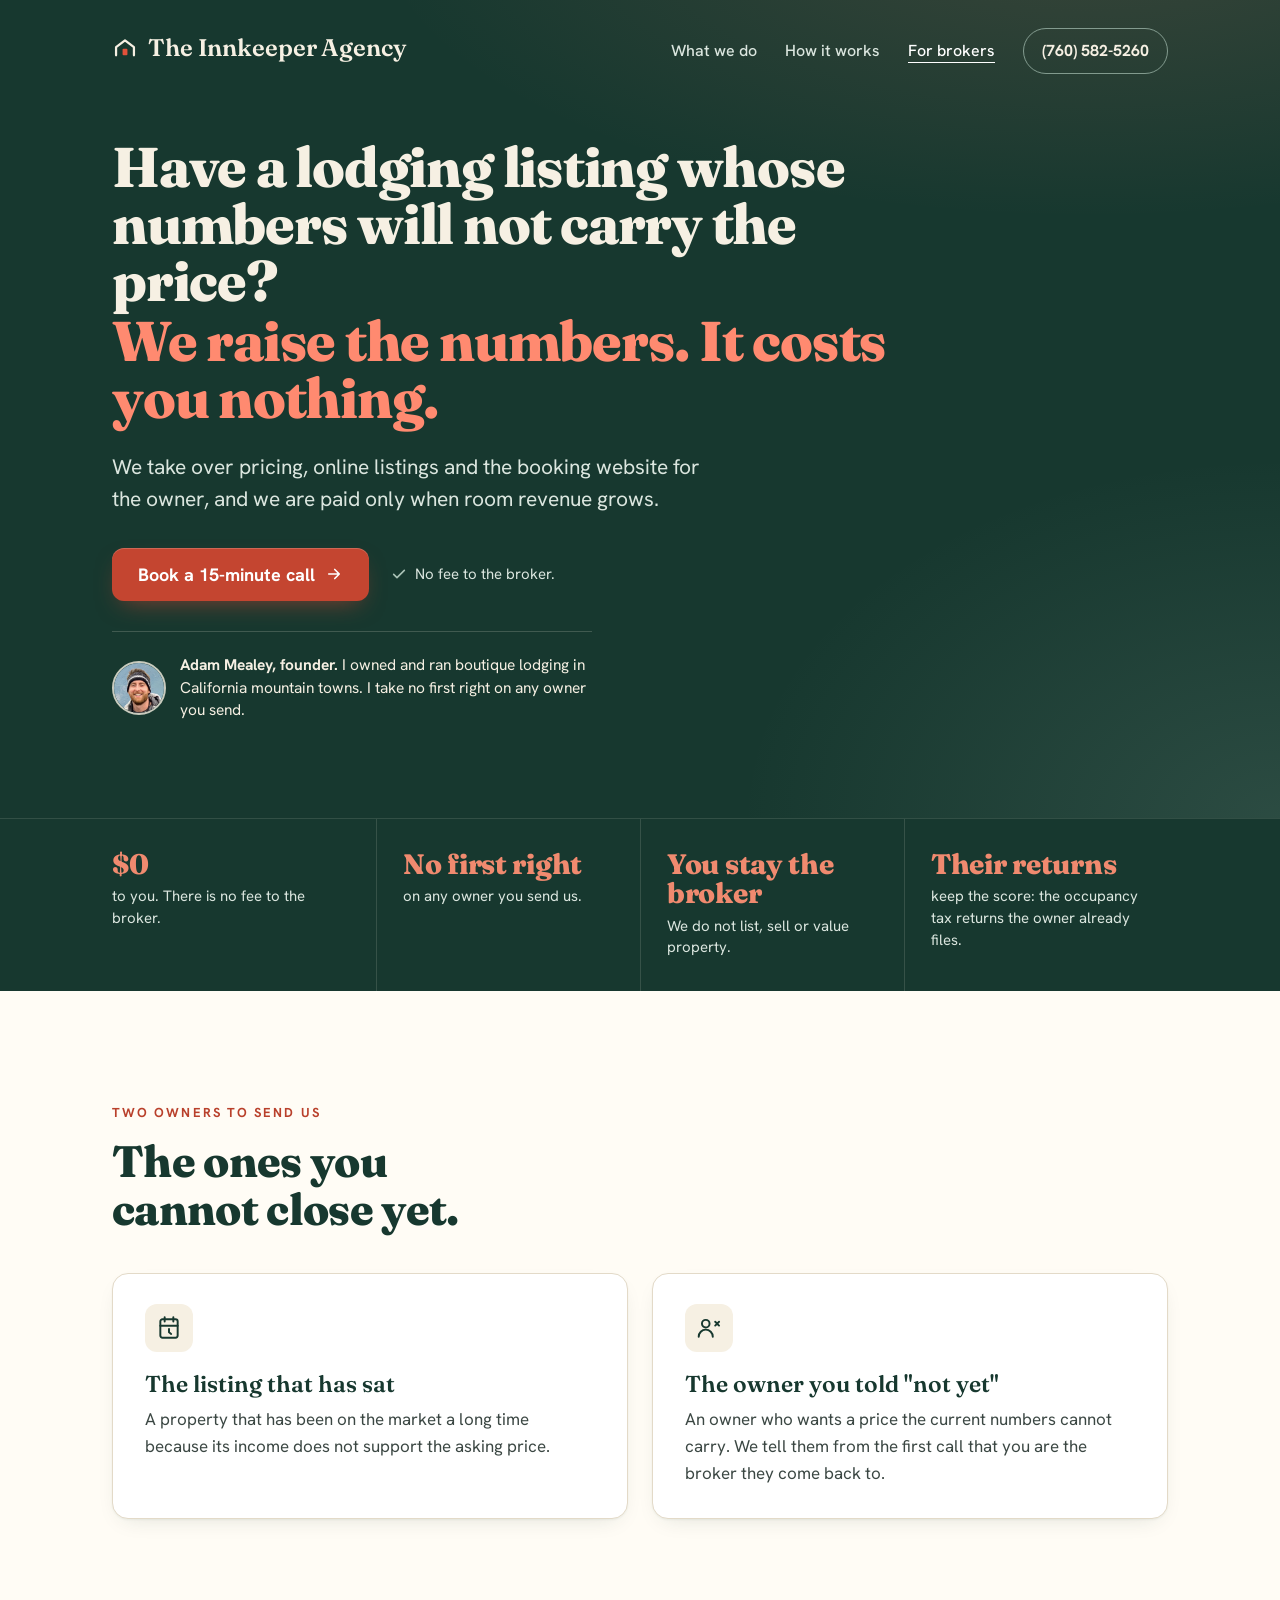
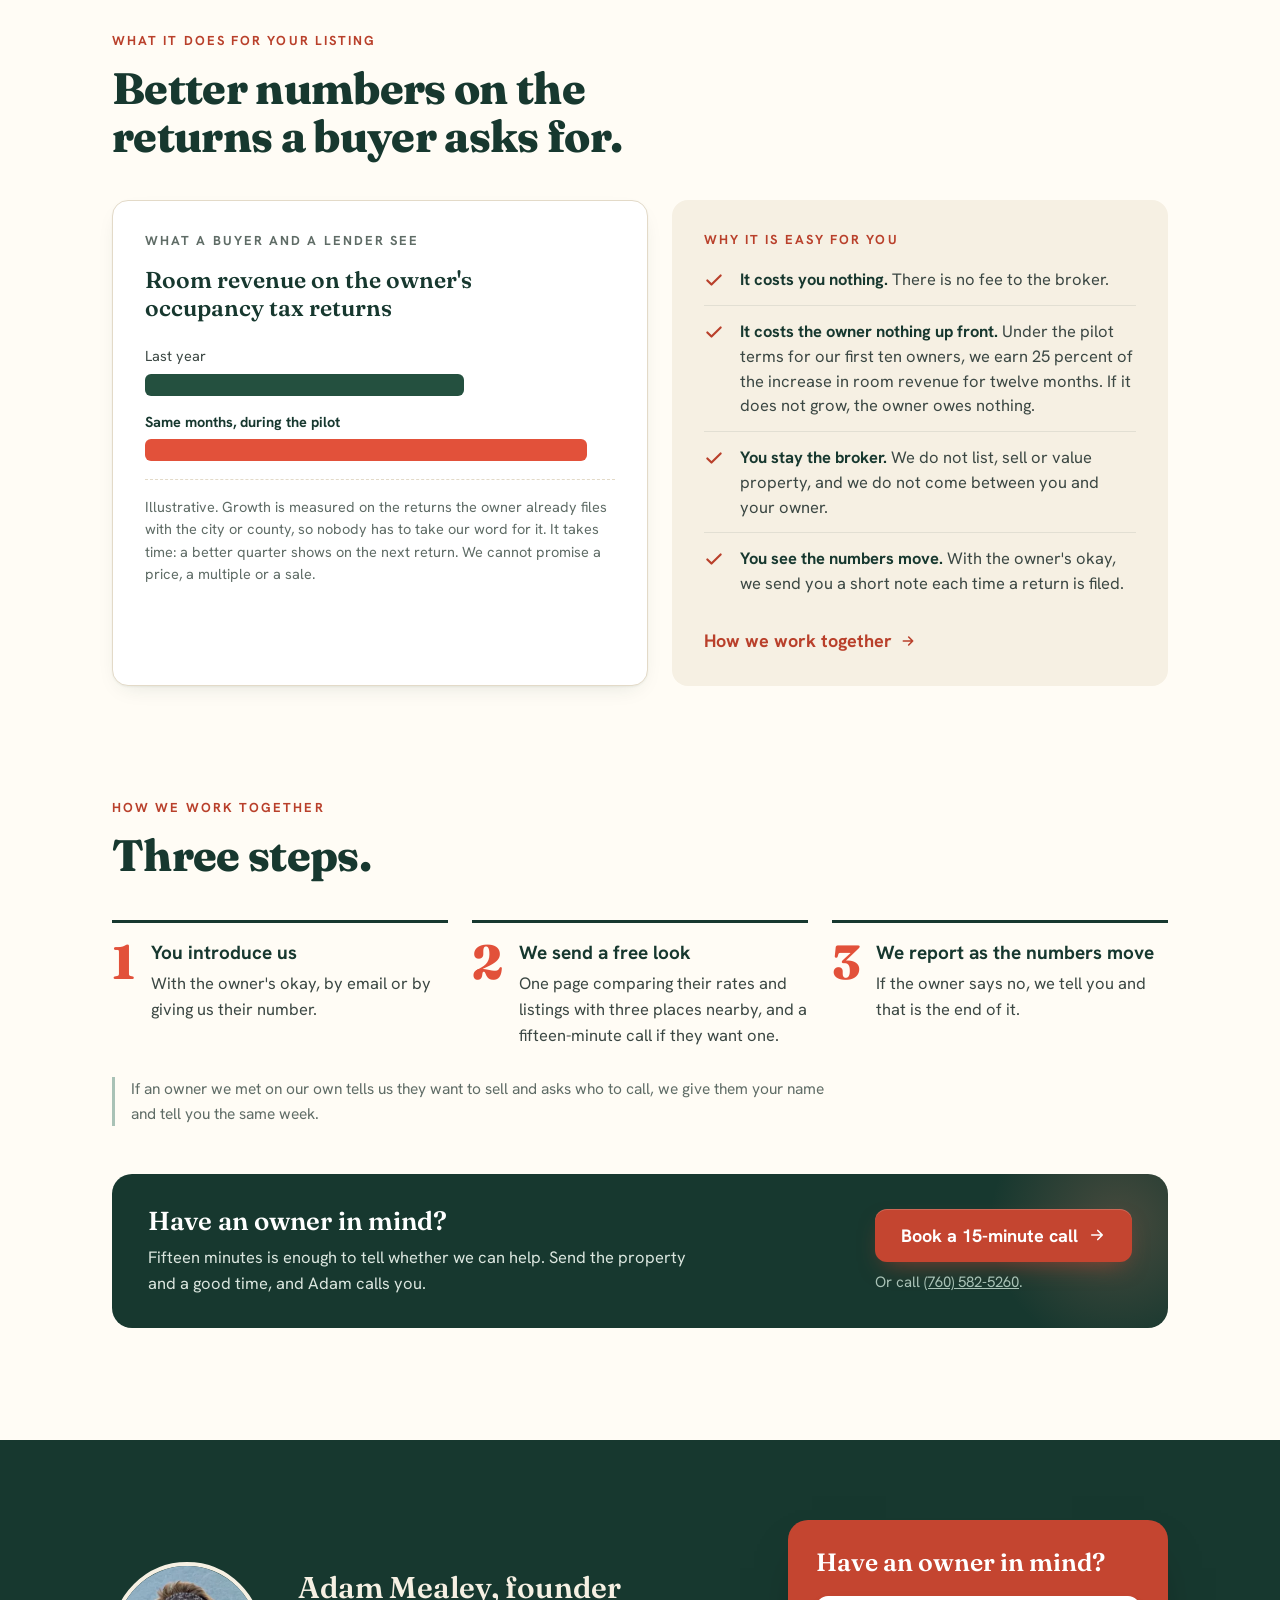
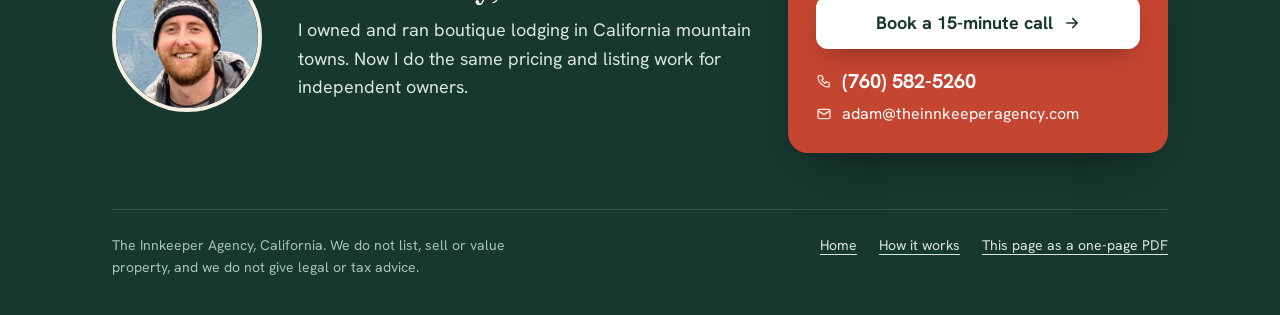
==== commit cac60029: "Pricing labeled as pilot terms for our first ten owners, approved by Adam 11/25: terms section, FAQ," ====
--- a/brokers.html
+++ b/brokers.html
@@ -91,7 +91,7 @@
         <div class="lab">Why it is easy for you</div>
         <ul>
           <li><svg viewBox="0 0 24 24" aria-hidden="true"><path d="M4 12.5l5 5L20 6.5"/></svg><span><b>It costs you nothing.</b> There is no fee to the broker.</span></li>
-          <li><svg viewBox="0 0 24 24" aria-hidden="true"><path d="M4 12.5l5 5L20 6.5"/></svg><span><b>It costs the owner nothing up front.</b> We earn 25 percent of the increase in room revenue for twelve months. If it does not grow, the owner owes nothing.</span></li>
+          <li><svg viewBox="0 0 24 24" aria-hidden="true"><path d="M4 12.5l5 5L20 6.5"/></svg><span><b>It costs the owner nothing up front.</b> Under the pilot terms for our first ten owners, we earn 25 percent of the increase in room revenue for twelve months. If it does not grow, the owner owes nothing.</span></li>
           <li><svg viewBox="0 0 24 24" aria-hidden="true"><path d="M4 12.5l5 5L20 6.5"/></svg><span><b>You stay the broker.</b> We do not list, sell or value property, and we do not come between you and your owner.</span></li>
           <li><svg viewBox="0 0 24 24" aria-hidden="true"><path d="M4 12.5l5 5L20 6.5"/></svg><span><b>You see the numbers move.</b> With the owner's okay, we send you a short note each time a return is filed.</span></li>
         </ul>
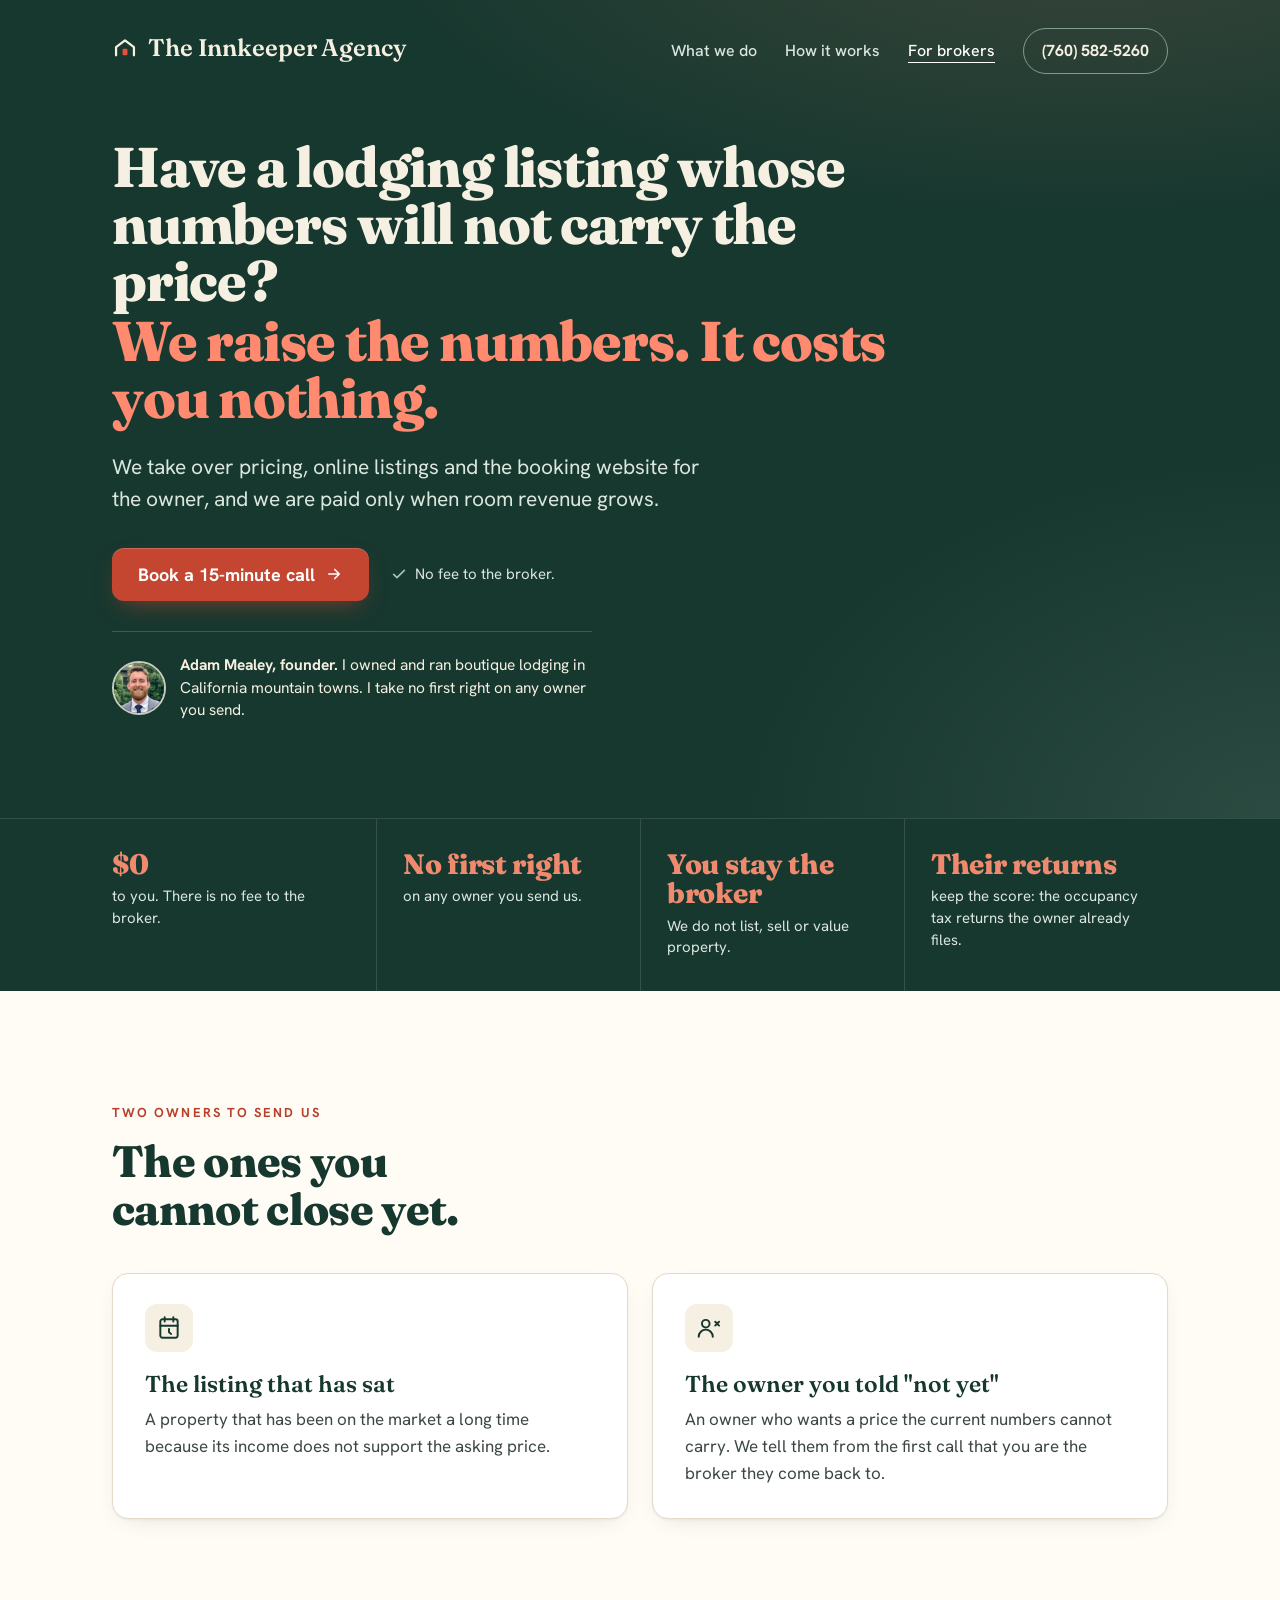
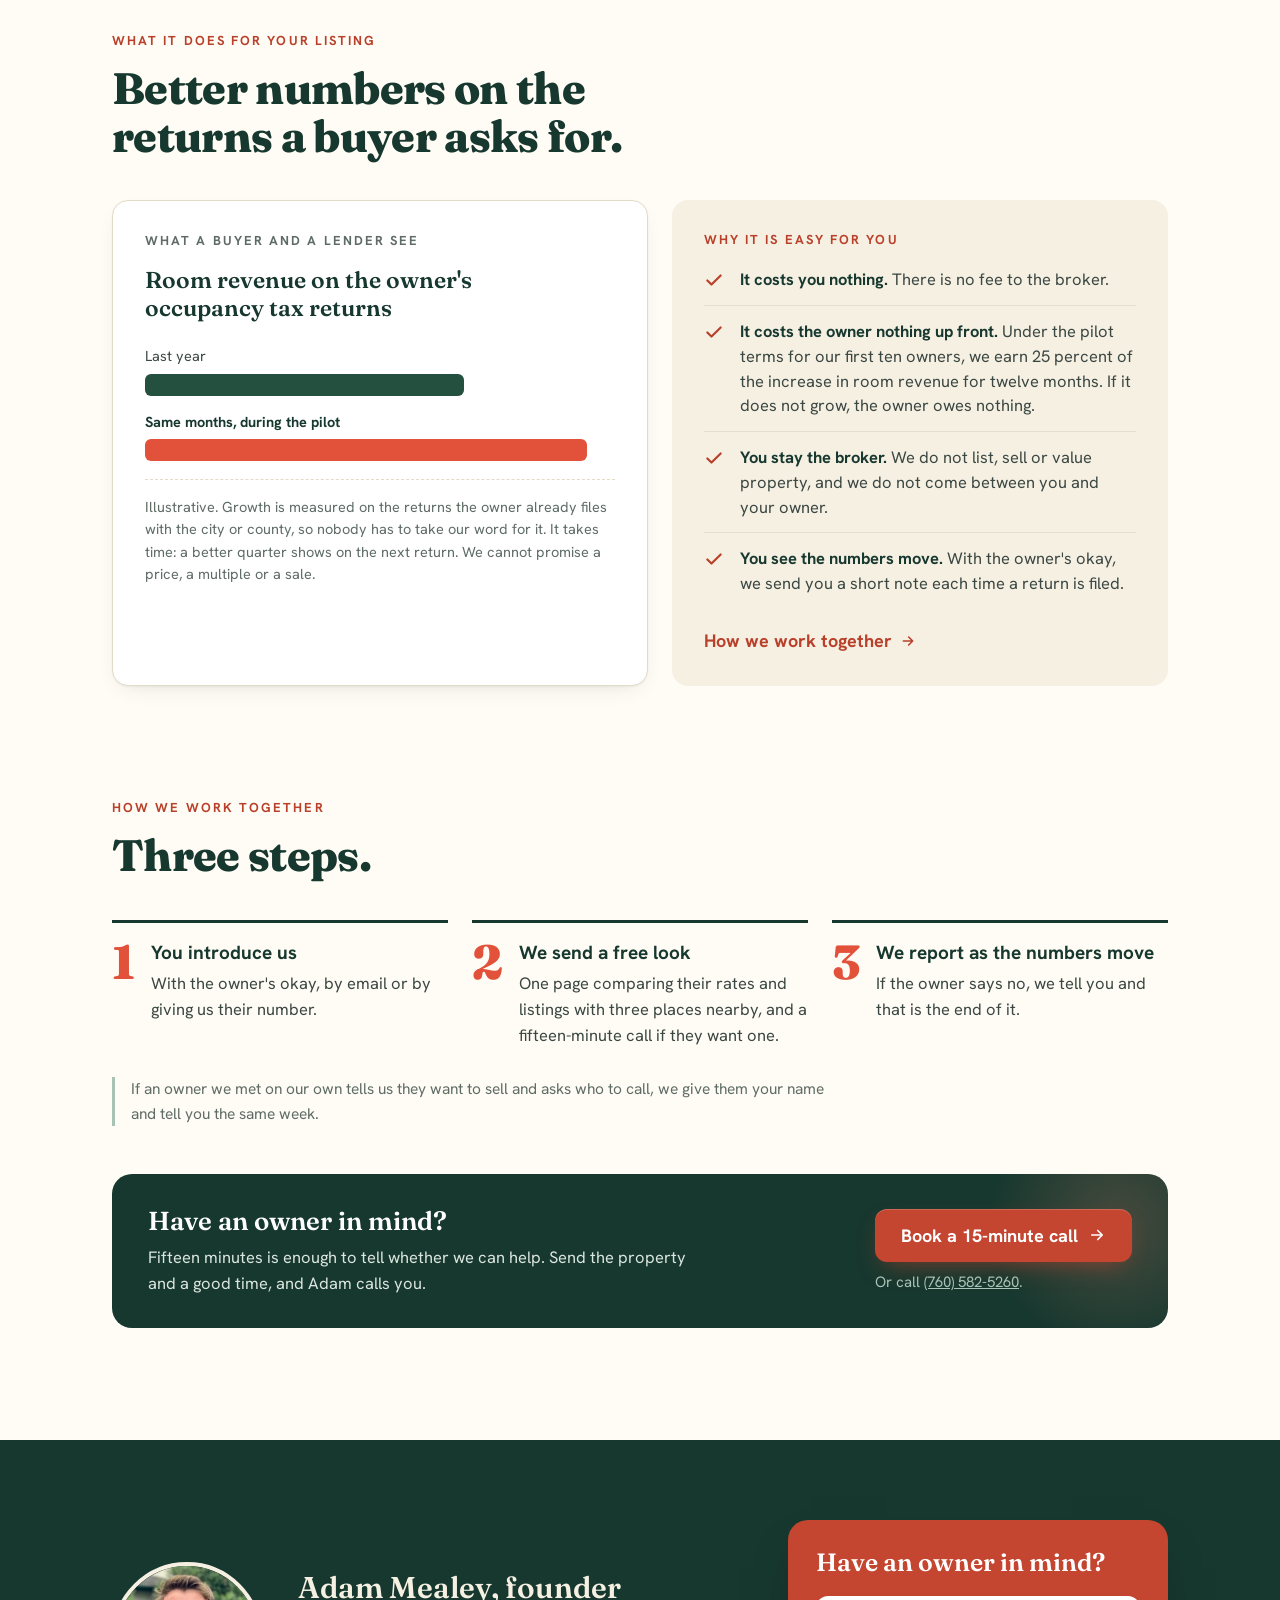
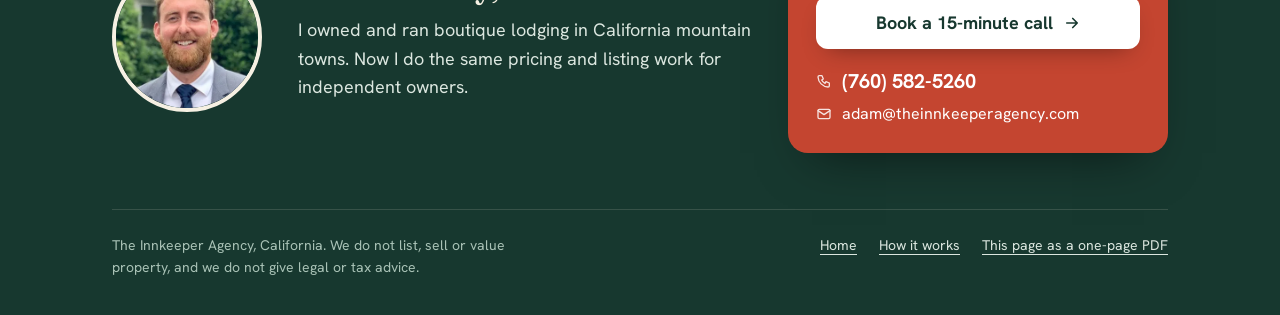
==== commit 468d395d: "Brokers page: suit photo in place of the headshot (Adam, 11/25)" ====
--- a/brokers.html
+++ b/brokers.html
@@ -41,7 +41,7 @@
         <a class="btn" href="mailto:adam@theinnkeeperagency.com?subject=An%20owner%20you%20should%20meet&amp;body=Hi%20Adam%2C%0A%0AI%20have%20an%20owner%20in%20mind.%0A%0AProperty%20and%20town%3A%20%0AA%20good%20time%20for%20a%20fifteen-minute%20call%3A%20%0AMy%20number%3A%20%0A" data-cta="hero">Book a 15-minute call<svg viewBox="0 0 24 24" aria-hidden="true"><path d="M5 12h14M13 6l6 6-6 6"/></svg></a>
         <span class="reassure"><svg viewBox="0 0 24 24" aria-hidden="true"><path d="M4 12.5l5 5L20 6.5"/></svg>No fee to the broker.</span>
       </div>
-      <div class="founder"><picture><source srcset="adam-headshot-320.webp" type="image/webp"><img src="adam-headshot-320.jpg" alt="Adam Mealey" width="54" height="54"></picture><span><b>Adam Mealey, founder.</b> I owned and ran boutique lodging in California mountain towns. I take no first right on any owner you send.</span></div>
+      <div class="founder"><picture><source srcset="adam-suit-320.webp" type="image/webp"><img src="adam-suit-320.jpg" alt="Adam Mealey" width="54" height="54"></picture><span><b>Adam Mealey, founder.</b> I owned and ran boutique lodging in California mountain towns. I take no first right on any owner you send.</span></div>
     </div>
   </div>
 </header>
@@ -128,7 +128,7 @@
 <footer class="who" id="contact">
   <div class="wrap">
     <div class="whogrid">
-      <picture><source srcset="adam-headshot-320.webp" type="image/webp"><img src="adam-headshot-320.jpg" alt="Adam Mealey, founder of The Innkeeper Agency" width="150" height="150" loading="lazy"></picture>
+      <picture><source srcset="adam-suit-320.webp" type="image/webp"><img src="adam-suit-320.jpg" alt="Adam Mealey, founder of The Innkeeper Agency" width="150" height="150" loading="lazy"></picture>
       <div>
         <div class="name">Adam Mealey, founder</div>
         <p class="bio">I owned and ran boutique lodging in California mountain towns. Now I do the same pricing and listing work for independent owners.</p>
--- a/styles.css
+++ b/styles.css
@@ -294,12 +294,20 @@
     background: linear-gradient(180deg, rgba(9,26,22,.92) 0%, rgba(9,26,22,.84) 62%, rgba(9,26,22,.3) 90%, rgba(9,26,22,.15) 100%), image-set(url('hero-motel-1200.webp') type('image/webp'), url('hero-motel-2000.jpg') type('image/jpeg')) 70% 65% / cover no-repeat, var(--pine); }
 }
 
-/* Contact chooser, 2026-11-25: opened by the orange buttons on a desktop (site.js). */
-dialog.reach { margin: auto; border: 0; border-radius: var(--r-sm); padding: 34px 30px 26px; width: min(430px, calc(100vw - 32px)); background: #fffcf5; color: var(--pine); box-shadow: 0 30px 80px -20px rgba(23,56,47,.55); }
+/* Contact form, 2026-11-25: opened by the orange buttons (site.js). */
+dialog.reach { margin: auto; border: 0; border-radius: var(--r); padding: 34px 30px 26px; width: min(440px, calc(100vw - 24px)); max-height: calc(100dvh - 24px); overflow: auto; background: var(--paper); color: var(--pine); box-shadow: 0 30px 80px -20px rgba(23,56,47,.55); }
 dialog.reach::backdrop { background: rgba(23,56,47,.55); }
-dialog.reach h2 { font-size: 28px; line-height: 1.15; margin: 0 0 10px; }
-dialog.reach p { margin: 0 0 20px; font-size: 16px; line-height: 1.5; }
-dialog.reach .btn { width: 100%; justify-content: center; box-sizing: border-box; }
-dialog.reach .opt { display: block; width: 100%; box-sizing: border-box; margin-top: 10px; padding: 13px 16px; border: 1.5px solid var(--line); border-radius: var(--r-sm); background: transparent; color: var(--pine); font: inherit; font-weight: 600; font-size: 16px; text-align: center; text-decoration: none; cursor: pointer; }
-dialog.reach .opt:hover { border-color: var(--pine); }
+dialog.reach h2 { font-size: 28px; line-height: 1.15; margin: 0 40px 8px 0; }
+dialog.reach p { margin: 0 0 18px; font-size: 16px; line-height: 1.5; color: var(--body); }
+dialog.reach label { display: block; margin: 14px 0 6px; font-size: 14px; font-weight: 700; color: var(--pine); }
+dialog.reach input[type="text"], dialog.reach input[type="email"], dialog.reach input[type="tel"] { display: block; width: 100%; padding: 13px 14px; border: 1.5px solid var(--line); border-radius: var(--r-sm); background: #fff; color: var(--ink); font: inherit; font-size: 16px; line-height: 1.3; }
+dialog.reach input:focus-visible { outline: 2px solid var(--pine); outline-offset: 1px; border-color: var(--pine); }
+dialog.reach input[aria-invalid="true"] { border-color: var(--neon-ink); background: #fff7f4; }
+dialog.reach .hp { position: absolute; left: -9999px; width: 1px; height: 1px; opacity: 0; }
+dialog.reach .err { margin: 14px 0 0; font-size: 15px; font-weight: 600; color: var(--neon-ink); }
+dialog.reach .btn { width: 100%; justify-content: center; margin-top: 20px; border: 0; font-family: inherit; cursor: pointer; }
+dialog.reach .btn[disabled] { opacity: .7; cursor: default; transform: none; }
+dialog.reach .alt { margin: 16px 0 0; font-size: 15px; text-align: center; color: var(--mute); }
+dialog.reach .alt a { color: var(--pine); font-weight: 700; }
+dialog.reach .done:focus { outline: none; }
 dialog.reach .x { position: absolute; top: 8px; right: 12px; border: 0; background: none; font-size: 28px; line-height: 1; color: var(--pine); cursor: pointer; padding: 6px; }
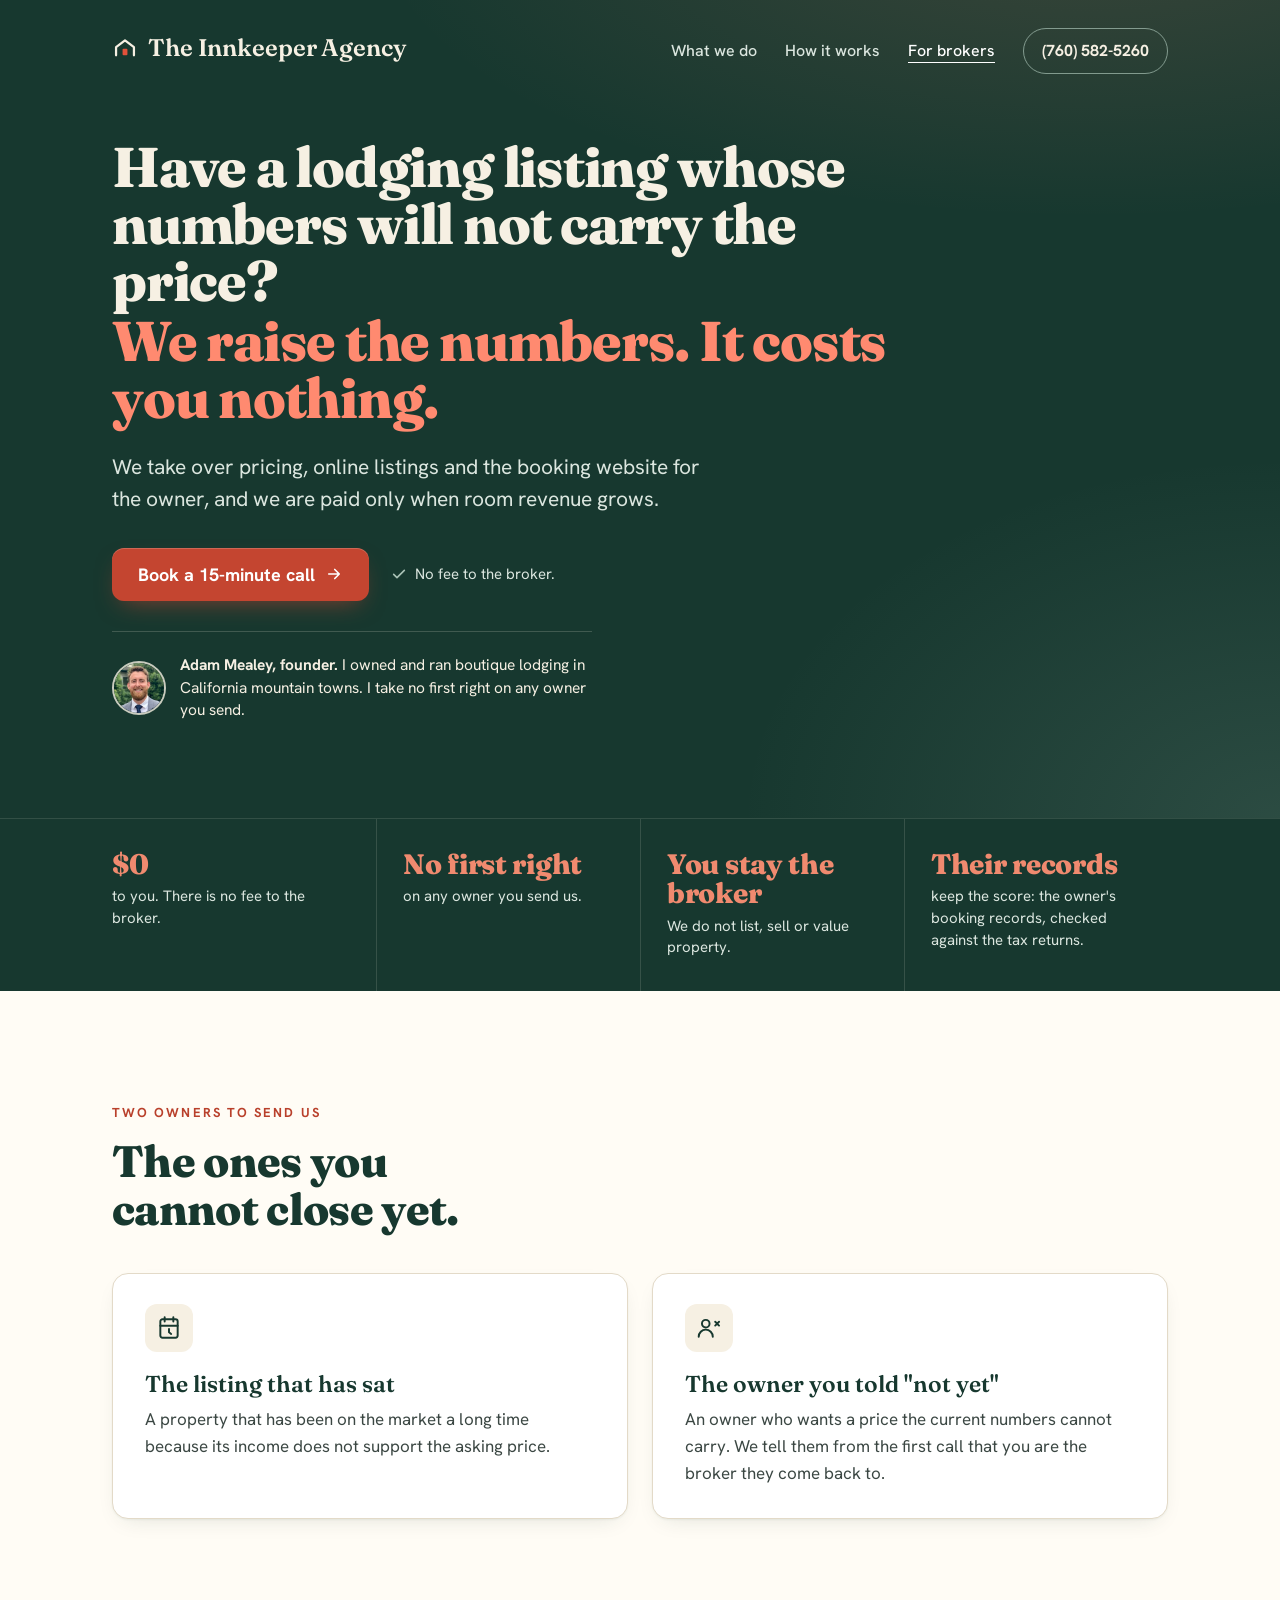
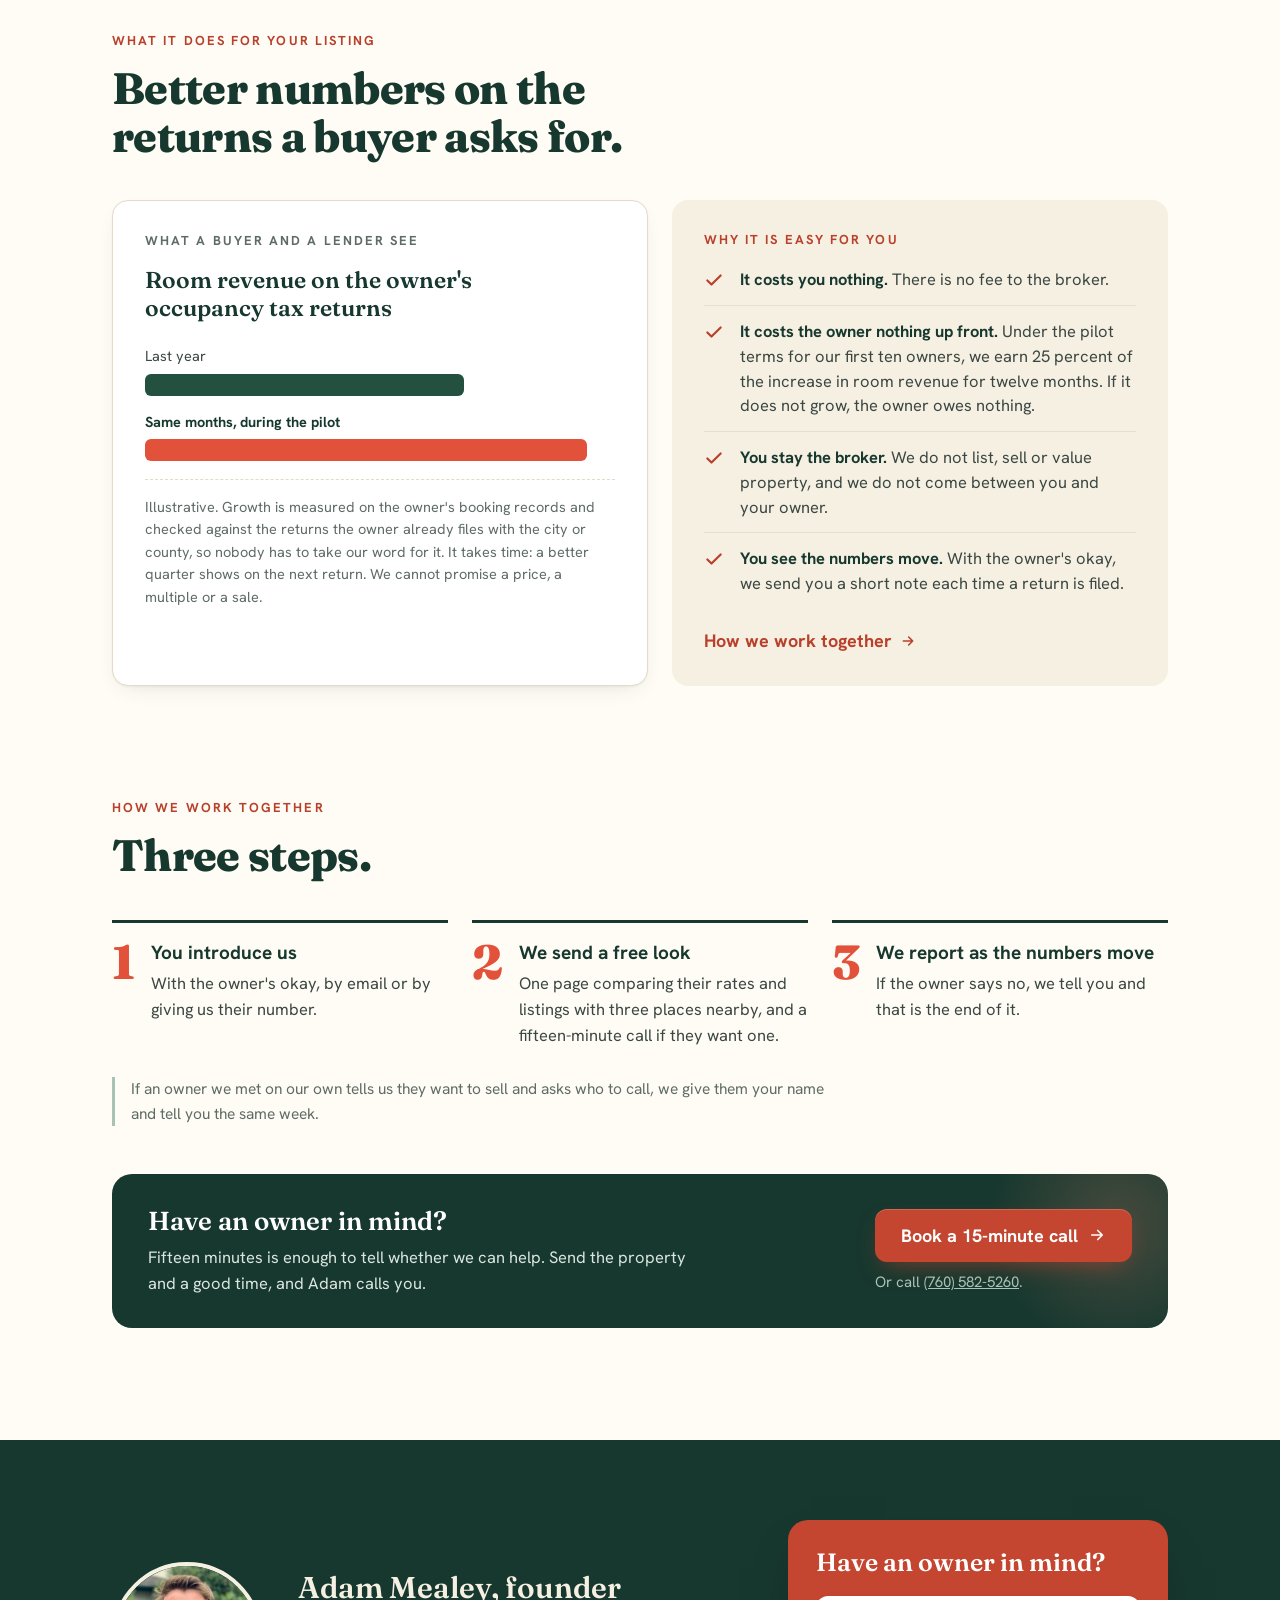
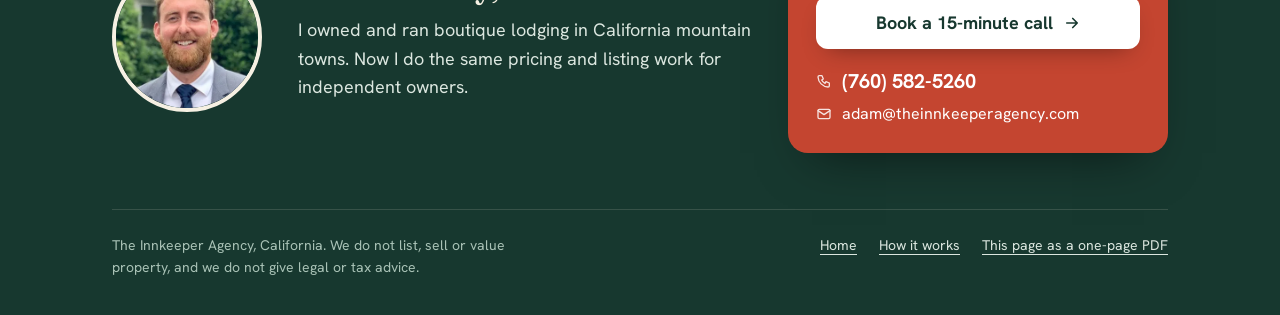
==== commit c7d16f30: "Growth measured on booking records with tax returns as the cross-check; PDFs carry the pilot terms l" ====
--- a/brokers.html
+++ b/brokers.html
@@ -50,7 +50,7 @@
   <div class="p"><b>$0</b>to you. There is no fee to the broker.</div>
   <div class="p"><b>No first right</b>on any owner you send us.</div>
   <div class="p"><b>You stay the broker</b>We do not list, sell or value property.</div>
-  <div class="p"><b>Their returns</b>keep the score: the occupancy tax returns the owner already files.</div>
+  <div class="p"><b>Their records</b>keep the score: the owner's booking records, checked against the tax returns.</div>
 </div></div>
 
 <main>
@@ -85,7 +85,7 @@
           <div class="row" aria-hidden="true"><span>Last year</span><span class="bar2" style="--w:68"></span></div>
           <div class="row up" aria-hidden="true"><b>Same months, during the pilot</b><span class="bar2" style="--w:94"></span></div>
         </div>
-        <figcaption class="cap">Illustrative. Growth is measured on the returns the owner already files with the city or county, so nobody has to take our word for it. It takes time: a better quarter shows on the next return. We cannot promise a price, a multiple or a sale.</figcaption>
+        <figcaption class="cap">Illustrative. Growth is measured on the owner's booking records and checked against the returns the owner already files with the city or county, so nobody has to take our word for it. It takes time: a better quarter shows on the next return. We cannot promise a price, a multiple or a sale.</figcaption>
       </figure>
       <div class="why reveal">
         <div class="lab">Why it is easy for you</div>
